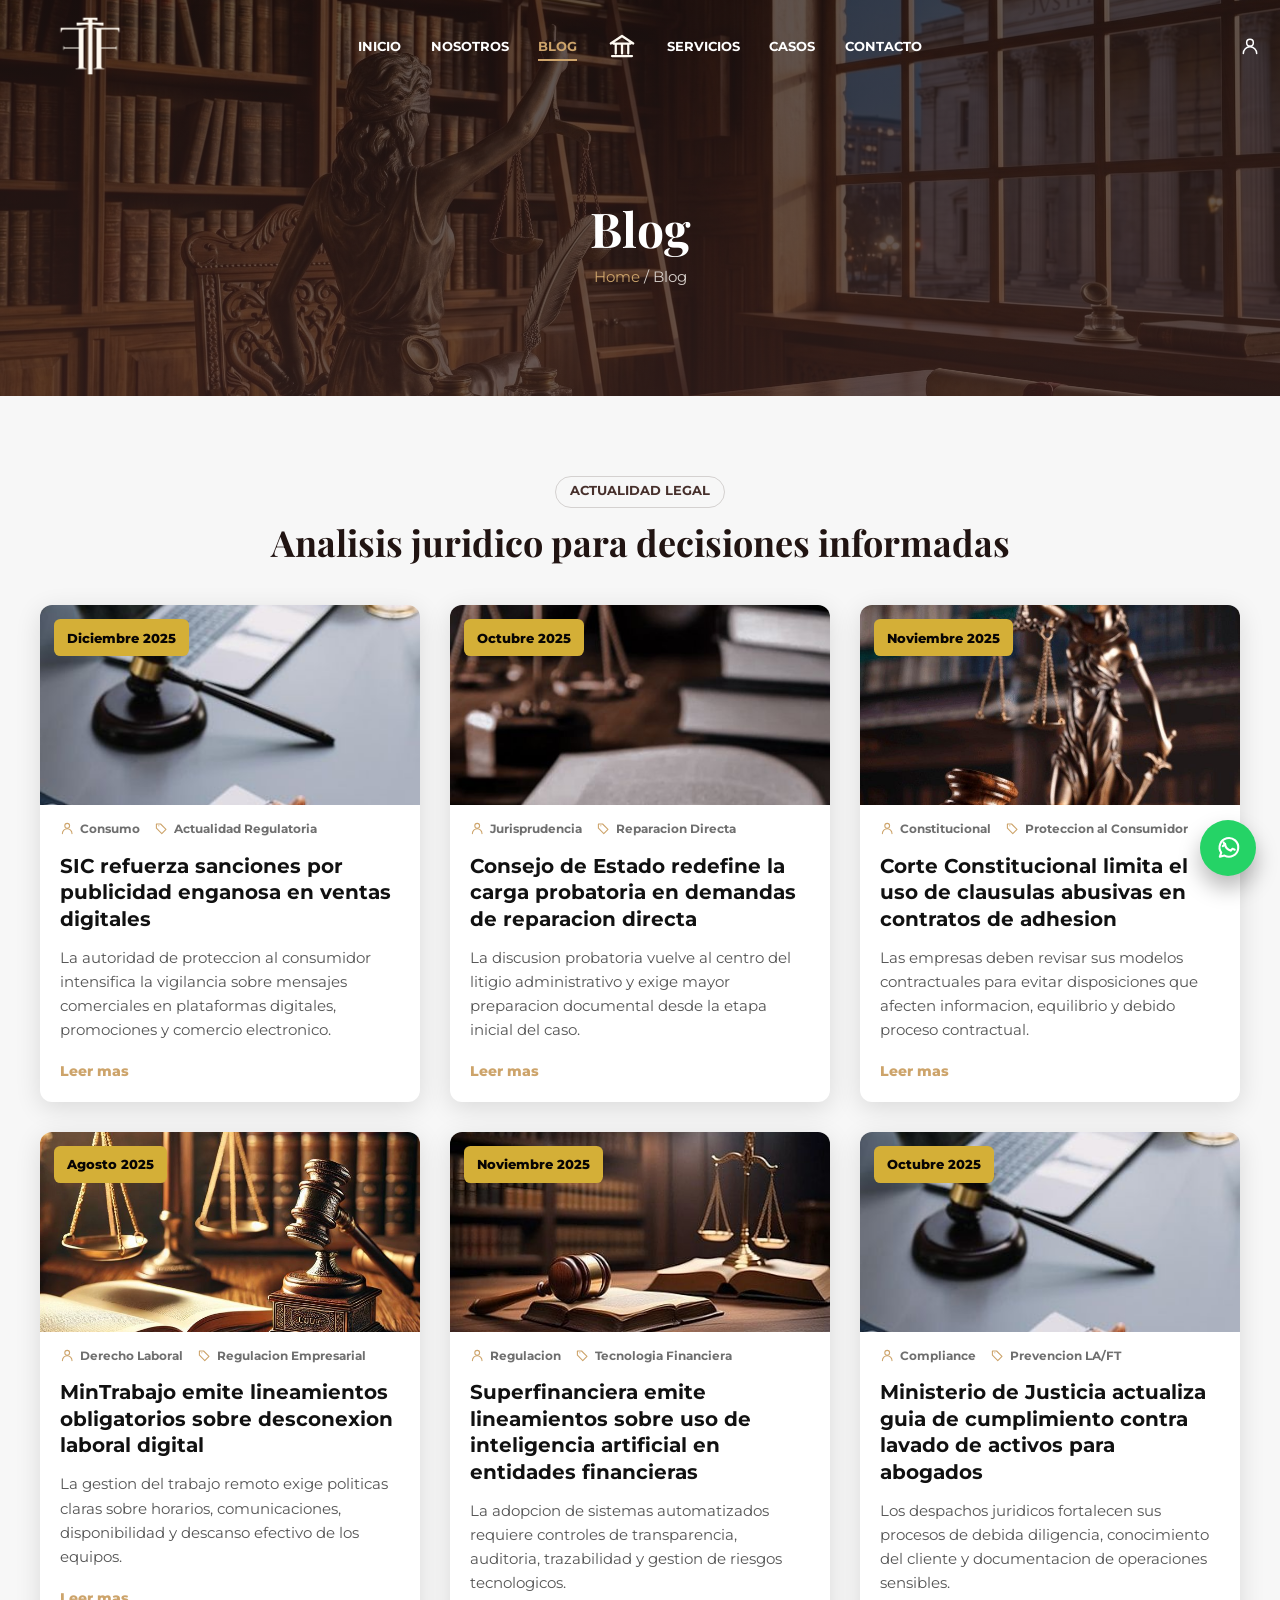
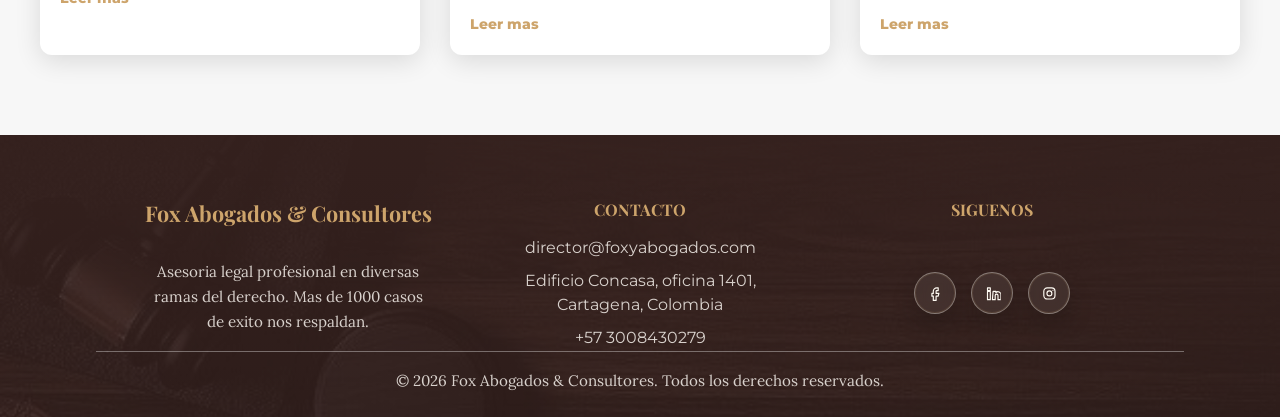
==== blog.html @ 06d51f9e "Primer commit del proyecto" ====
<!DOCTYPE html>
<html lang="es">
<head>
  <meta charset="UTF-8">
  <meta name="viewport" content="width=device-width, initial-scale=1.0">
  <title>Blog | Fox Abogados & Consultores</title>
  <meta name="description" content="Blog juridico de Fox Abogados & Consultores con actualidad regulatoria, jurisprudencia, derecho laboral, consumo, compliance y tecnologia financiera.">
  <meta property="og:title" content="Blog | Fox Abogados & Consultores">
  <meta property="og:description" content="Actualidad legal y analisis profesional de Fox Abogados & Consultores.">
  <meta property="og:type" content="website">
  <meta property="og:image" content="assets/img/blog.jpg">
  <meta name="twitter:card" content="summary_large_image">
  <meta name="twitter:title" content="Blog | Fox Abogados & Consultores">
  <meta name="twitter:description" content="Publicaciones juridicas, regulatorias y empresariales.">
  <link rel="icon" type="image/png" href="assets/img/logo-beige.png">
  <link rel="preconnect" href="https://fonts.googleapis.com">
  <link rel="preconnect" href="https://fonts.gstatic.com" crossorigin>
  <link href="https://fonts.googleapis.com/css2?family=Lora:wght@400;500;700&family=Montserrat:wght@300;400;600;700&family=Playfair+Display:wght@600;700&display=swap" rel="stylesheet">
  <link rel="stylesheet" href="assets/css/main.css">
  <script src="assets/js/main.js" defer></script>
</head>
<body>
  <div class="ScrollProgress" aria-hidden="true" data-scroll-progress></div>

  <svg aria-hidden="true" class="IconSprite" focusable="false">
    <symbol id="icon-menu" viewBox="0 0 24 24"><path d="M4 7h16M4 12h16M4 17h16"></path></symbol>
    <symbol id="icon-close" viewBox="0 0 24 24"><path d="m6 6 12 12M18 6 6 18"></path></symbol>
    <symbol id="icon-landmark" viewBox="0 0 24 24"><path d="m3 10 9-6 9 6M5 10h14M7 10v8M12 10v8M17 10v8M4 20h16"></path></symbol>
    <symbol id="icon-user" viewBox="0 0 24 24"><path d="M12 12a4 4 0 1 0 0-8 4 4 0 0 0 0 8ZM4 21a8 8 0 0 1 16 0"></path></symbol>
    <symbol id="icon-whatsapp" viewBox="0 0 24 24"><path d="M5 19.5 6.2 16A8 8 0 1 1 9 18.5L5 19.5Z"></path><path d="M9.5 8.5c.2 3 2.1 5 5 5.8l1-1.3c.2-.3.6-.4.9-.2l1.3.7M8.2 7.2l.7 1.4c.2.3.1.7-.2.9l-1.2.9"></path></symbol>
    <symbol id="icon-instagram" viewBox="0 0 24 24"><rect x="4" y="4" width="16" height="16" rx="5"></rect><circle cx="12" cy="12" r="3.5"></circle><path d="M17 7.5h.1"></path></symbol>
    <symbol id="icon-facebook" viewBox="0 0 24 24"><path d="M14 8h2V4h-2a5 5 0 0 0-5 5v3H7v4h2v6h4v-6h3l1-4h-4V9a1 1 0 0 1 1-1Z"></path></symbol>
    <symbol id="icon-linkedin" viewBox="0 0 24 24"><path d="M5 9h4v12H5zM5 4h4v4H5zM13 9h4v2a4 4 0 0 1 7 3v7h-4v-6a2 2 0 0 0-4 0v6h-4z"></path></symbol>
    <symbol id="icon-tag" viewBox="0 0 24 24"><path d="M4 12V5h7l9 9-7 7Z"></path><path d="M8 8h.1"></path></symbol>
    <symbol id="icon-calendar" viewBox="0 0 24 24"><path d="M5 4h14v17H5zM8 2v4M16 2v4M5 9h14"></path></symbol>
    <symbol id="icon-arrow-up" viewBox="0 0 24 24"><path d="m12 19V5M6 11l6-6 6 6"></path></symbol>
  </svg>

  <header class="SiteHeader" data-site-header>
    <a class="SiteHeader-logo" href="index.html" title="Ir al inicio de Fox Abogados & Consultores" aria-label="Fox Abogados & Consultores">
      <img src="assets/img/logo-beige.png" alt="Isotipo de Fox Abogados & Consultores">
    </a>

    <button class="SiteHeader-toggle" type="button" title="Abrir menu principal" aria-controls="site-navigation" aria-expanded="false" data-menu-toggle>
      <svg class="Icon Icon--menu" aria-hidden="true"><use href="#icon-menu"></use></svg>
      <svg class="Icon Icon--close" aria-hidden="true"><use href="#icon-close"></use></svg>
    </button>

    <nav class="SiteHeader-nav" id="site-navigation" aria-label="Navegacion principal" data-site-nav>
      <ul class="SiteHeader-list">
        <li class="SiteHeader-item"><a class="SiteHeader-link" href="index.html" title="Ver inicio">Inicio</a></li>
        <li class="SiteHeader-item"><a class="SiteHeader-link" href="nosotros.html" title="Ver nosotros">Nosotros</a></li>
        <li class="SiteHeader-item"><a class="SiteHeader-link is-active" href="blog.html" title="Ver blog">Blog</a></li>
        <li class="SiteHeader-item SiteHeader-item--mark" aria-hidden="true"><svg class="Icon"><use href="#icon-landmark"></use></svg></li>
        <li class="SiteHeader-item"><a class="SiteHeader-link" href="servicios.html" title="Ver servicios">Servicios</a></li>
        <li class="SiteHeader-item"><a class="SiteHeader-link" href="casos.html" title="Ver casos">Casos</a></li>
        <li class="SiteHeader-item"><a class="SiteHeader-link" href="contacto.html" title="Ver contacto">Contacto</a></li>
      </ul>
    </nav>

    <a class="SiteHeader-user" href="contacto.html#formulario-contacto" title="Solicitar asesoria" aria-label="Solicitar asesoria">
      <svg class="Icon" aria-hidden="true"><use href="#icon-user"></use></svg>
    </a>
  </header>

  <main>
    <section class="PageHero PageHero--blog" aria-labelledby="page-title">
      <div class="PageHero-overlay">
        <h1 class="PageHero-title" id="page-title">Blog</h1>
        <p class="PageHero-breadcrumb"><a href="index.html" title="Ir al inicio">Home</a> / Blog</p>
      </div>
    </section>

    <section class="BlogGrid Section" aria-labelledby="blog-title">
      <div class="Section-inner">
        <span class="Eyebrow Eyebrow--center">Actualidad legal</span>
        <h2 class="Section-title Section-title--center" id="blog-title">Analisis juridico para decisiones informadas</h2>

        <div class="BlogGrid-list">
          <article class="BlogCard RevealItem">
            <img src="assets/img/blog1.jpg" alt="Publicacion sobre publicidad enganosa en ventas digitales">
            <time class="BlogCard-date" datetime="2025-12">Diciembre 2025</time>
            <div class="BlogCard-tags">
              <span><svg class="Icon" aria-hidden="true"><use href="#icon-user"></use></svg> Consumo</span>
              <span><svg class="Icon" aria-hidden="true"><use href="#icon-tag"></use></svg> Actualidad Regulatoria</span>
            </div>
            <h3>SIC refuerza sanciones por publicidad enganosa en ventas digitales</h3>
            <p>La autoridad de proteccion al consumidor intensifica la vigilancia sobre mensajes comerciales en plataformas digitales, promociones y comercio electronico.</p>
            <button class="BlogCard-link" type="button" data-blog-open="publicidad">Leer mas</button>
          </article>

          <article class="BlogCard RevealItem" data-reveal-delay="80">
            <img src="assets/img/blog2.jpg" alt="Publicacion sobre reparacion directa">
            <time class="BlogCard-date" datetime="2025-10">Octubre 2025</time>
            <div class="BlogCard-tags">
              <span><svg class="Icon" aria-hidden="true"><use href="#icon-user"></use></svg> Jurisprudencia</span>
              <span><svg class="Icon" aria-hidden="true"><use href="#icon-tag"></use></svg> Reparacion Directa</span>
            </div>
            <h3>Consejo de Estado redefine la carga probatoria en demandas de reparacion directa</h3>
            <p>La discusion probatoria vuelve al centro del litigio administrativo y exige mayor preparacion documental desde la etapa inicial del caso.</p>
            <button class="BlogCard-link" type="button" data-blog-open="reparacion">Leer mas</button>
          </article>

          <article class="BlogCard RevealItem" data-reveal-delay="160">
            <img src="assets/img/blog3.jpg" alt="Publicacion sobre contratos de adhesion">
            <time class="BlogCard-date" datetime="2025-11">Noviembre 2025</time>
            <div class="BlogCard-tags">
              <span><svg class="Icon" aria-hidden="true"><use href="#icon-user"></use></svg> Constitucional</span>
              <span><svg class="Icon" aria-hidden="true"><use href="#icon-tag"></use></svg> Proteccion al Consumidor</span>
            </div>
            <h3>Corte Constitucional limita el uso de clausulas abusivas en contratos de adhesion</h3>
            <p>Las empresas deben revisar sus modelos contractuales para evitar disposiciones que afecten informacion, equilibrio y debido proceso contractual.</p>
            <button class="BlogCard-link" type="button" data-blog-open="clausulas">Leer mas</button>
          </article>

          <article class="BlogCard RevealItem">
            <img src="assets/img/blog4.jpg" alt="Publicacion sobre desconexion laboral digital">
            <time class="BlogCard-date" datetime="2025-08">Agosto 2025</time>
            <div class="BlogCard-tags">
              <span><svg class="Icon" aria-hidden="true"><use href="#icon-user"></use></svg> Derecho Laboral</span>
              <span><svg class="Icon" aria-hidden="true"><use href="#icon-tag"></use></svg> Regulacion Empresarial</span>
            </div>
            <h3>MinTrabajo emite lineamientos obligatorios sobre desconexion laboral digital</h3>
            <p>La gestion del trabajo remoto exige politicas claras sobre horarios, comunicaciones, disponibilidad y descanso efectivo de los equipos.</p>
            <button class="BlogCard-link" type="button" data-blog-open="desconexion">Leer mas</button>
          </article>

          <article class="BlogCard RevealItem" data-reveal-delay="80">
            <img src="assets/img/blog.jpg" alt="Publicacion sobre inteligencia artificial financiera">
            <time class="BlogCard-date" datetime="2025-11">Noviembre 2025</time>
            <div class="BlogCard-tags">
              <span><svg class="Icon" aria-hidden="true"><use href="#icon-user"></use></svg> Regulacion</span>
              <span><svg class="Icon" aria-hidden="true"><use href="#icon-tag"></use></svg> Tecnologia Financiera</span>
            </div>
            <h3>Superfinanciera emite lineamientos sobre uso de inteligencia artificial en entidades financieras</h3>
            <p>La adopcion de sistemas automatizados requiere controles de transparencia, auditoria, trazabilidad y gestion de riesgos tecnologicos.</p>
            <button class="BlogCard-link" type="button" data-blog-open="ia">Leer mas</button>
          </article>

          <article class="BlogCard RevealItem" data-reveal-delay="160">
            <img src="assets/img/blog1.jpg" alt="Publicacion sobre cumplimiento contra lavado de activos">
            <time class="BlogCard-date" datetime="2025-10">Octubre 2025</time>
            <div class="BlogCard-tags">
              <span><svg class="Icon" aria-hidden="true"><use href="#icon-user"></use></svg> Compliance</span>
              <span><svg class="Icon" aria-hidden="true"><use href="#icon-tag"></use></svg> Prevencion LA/FT</span>
            </div>
            <h3>Ministerio de Justicia actualiza guia de cumplimiento contra lavado de activos para abogados</h3>
            <p>Los despachos juridicos fortalecen sus procesos de debida diligencia, conocimiento del cliente y documentacion de operaciones sensibles.</p>
            <button class="BlogCard-link" type="button" data-blog-open="compliance">Leer mas</button>
          </article>
        </div>
      </div>
    </section>
  </main>

  <dialog class="BlogModal" data-blog-modal aria-labelledby="blog-modal-title">
    <div class="BlogModal-header">
      <div>
        <p class="BlogModal-date" data-blog-date></p>
        <div class="BlogModal-tags" data-blog-tags></div>
        <h2 class="BlogModal-title" id="blog-modal-title" data-blog-title>Publicacion</h2>
      </div>
      <button class="BlogModal-close" type="button" title="Cerrar publicacion" aria-label="Cerrar publicacion" data-blog-close>
        <svg class="Icon" aria-hidden="true"><use href="#icon-close"></use></svg>
      </button>
    </div>
    <div class="BlogModal-body" data-blog-body></div>
    <div class="BlogModal-footer">
      <a class="BlogModal-source" target="_blank" rel="noreferrer" data-blog-source>Ver fuente</a>
    </div>
  </dialog>

  <footer class="SiteFooter" id="contacto">
    <div class="Section-inner SiteFooter-inner">
      <section class="SiteFooter-column" aria-labelledby="footer-brand">
        <h2 class="SiteFooter-title" id="footer-brand">Fox Abogados & Consultores</h2>
        <p>Asesoria legal profesional en diversas ramas del derecho. Mas de 1000 casos de exito nos respaldan.</p>
      </section>

      <section class="SiteFooter-column" aria-labelledby="footer-contact">
        <h2 class="SiteFooter-heading" id="footer-contact">Contacto</h2>
        <address class="SiteFooter-address">
          <a href="mailto:director@foxyabogados.com" title="Enviar correo a Fox Abogados">director@foxyabogados.com</a>
          <span>Edificio Concasa, oficina 1401, Cartagena, Colombia</span>
          <a href="tel:+573008430279" title="Llamar a Fox Abogados">+57 3008430279</a>
        </address>
      </section>

      <section class="SiteFooter-column" aria-labelledby="footer-social">
        <h2 class="SiteFooter-heading" id="footer-social">Siguenos</h2>
        <div class="SiteFooter-social">
          <a class="SocialLink SocialLink--footer" href="https://www.facebook.com/" title="Facebook de Fox Abogados" target="_blank" rel="noreferrer" data-magnetic-link><svg class="Icon" aria-hidden="true"><use href="#icon-facebook"></use></svg></a>
          <a class="SocialLink SocialLink--footer" href="https://www.linkedin.com/" title="LinkedIn de Fox Abogados" target="_blank" rel="noreferrer" data-magnetic-link><svg class="Icon" aria-hidden="true"><use href="#icon-linkedin"></use></svg></a>
          <a class="SocialLink SocialLink--footer" href="https://www.instagram.com/fox_abogados/" title="Instagram de Fox Abogados" target="_blank" rel="noreferrer" data-magnetic-link><svg class="Icon" aria-hidden="true"><use href="#icon-instagram"></use></svg></a>
        </div>
      </section>
    </div>

    <p class="SiteFooter-copy">&copy; 2026 Fox Abogados & Consultores. Todos los derechos reservados.</p>
  </footer>

  <button class="BackTop" type="button" title="Volver al inicio" aria-label="Volver al inicio" data-back-top>
    <svg class="Icon" aria-hidden="true"><use href="#icon-arrow-up"></use></svg>
  </button>

  <a class="WhatsAppButton" href="https://wa.me/573008430279" title="Escribir a Fox Abogados por WhatsApp" target="_blank" rel="noreferrer" aria-label="Escribir por WhatsApp">
    <svg class="Icon" aria-hidden="true"><use href="#icon-whatsapp"></use></svg>
  </a>
</body>
</html>
---- assets/css/main.css ----
/* ==========================================================================
   Fox Abogados & Consultores - Home
   SUIT CSS naming: ComponentName, ComponentName-descendent, ComponentName--modifier
   ========================================================================== */

:root {
  --color-brown-900: #211412;
  --color-brown-800: #35211e;
  --color-brown-700: #47302c;
  --color-brown-600: #5d4845;
  --color-cream-100: #fffbf3;
  --color-cream-200: #f1e8d6;
  --color-gold-500: #cda46b;
  --color-gold-600: #b88d4e;
  --color-white: #ffffff;
  --color-black: #080504;
  --color-muted: #d8d1cc;
  --color-whatsapp: #25d366;
  --shadow-soft: 0 1rem 2.25rem rgba(0, 0, 0, 0.28);
  --shadow-gold: 0 0 1.875rem rgba(205, 164, 107, 0.42);
  --font-sans: "Montserrat", Arial, sans-serif;
  --font-serif: "Playfair Display", Georgia, serif;
  --font-body: "Lora", Georgia, serif;
  --container-width: 75rem;
  --header-height: 5.75rem;
  --radius-card: 0.5rem;
  --duration-fast: 180ms;
  --duration-base: 320ms;
}

*,
*::before,
*::after {
  box-sizing: border-box;
}

html {
  scroll-behavior: smooth;
}

body {
  min-width: 20rem;
  margin: 0;
  overflow-x: hidden;
  background: var(--color-brown-800);
  color: var(--color-white);
  font-family: var(--font-sans);
  text-rendering: optimizeLegibility;
}

body.is-menuOpen {
  overflow: hidden;
}

img,
svg {
  display: block;
}

img {
  max-width: 100%;
  height: auto;
}

a {
  color: inherit;
}

button,
a {
  -webkit-tap-highlight-color: transparent;
}

button:focus-visible,
a:focus-visible,
[tabindex]:focus-visible {
  outline: 0.1875rem solid var(--color-gold-500);
  outline-offset: 0.25rem;
}

/* Utilities */
.IconSprite {
  position: absolute;
  width: 0;
  height: 0;
  overflow: hidden;
}

.Icon {
  width: 1.25rem;
  height: 1.25rem;
  fill: none;
  stroke: currentColor;
  stroke-linecap: round;
  stroke-linejoin: round;
  stroke-width: 1.8;
}

.ScrollProgress {
  position: fixed;
  z-index: 50;
  top: 0;
  left: 0;
  width: 0%;
  height: 0.1875rem;
  background: linear-gradient(90deg, var(--color-gold-500), var(--color-cream-100));
  transform-origin: left center;
}

.Section {
  padding: 5rem 1.25rem;
  background: var(--color-brown-800);
}

.Section-inner {
  width: min(100%, var(--container-width));
  margin-inline: auto;
}

.Section-title {
  margin: 0 0 1.25rem;
  color: var(--color-white);
  font-family: var(--font-serif);
  font-size: 2.25rem;
  line-height: 1.15;
  letter-spacing: 0;
}

.Section-title span {
  color: var(--color-cream-100);
}

.Section-title--center {
  max-width: 54rem;
  margin-inline: auto;
  text-align: center;
}

.Section-lead {
  max-width: 43rem;
  margin: 0 auto 2.5rem;
  color: var(--color-muted);
  font-family: var(--font-body);
  line-height: 1.7;
  text-align: center;
}

.Eyebrow {
  display: inline-flex;
  align-items: center;
  min-height: 2rem;
  margin-bottom: 0.875rem;
  border: 0.0625rem solid currentColor;
  border-radius: 999rem;
  padding: 0.35rem 0.85rem;
  color: var(--color-cream-100);
  font-size: 0.82rem;
  font-weight: 700;
  line-height: 1.1;
  text-transform: uppercase;
}

.Eyebrow--center {
  display: table;
  margin-inline: auto;
}

.Button {
  display: inline-flex;
  align-items: center;
  justify-content: center;
  gap: 0.625rem;
  min-height: 3rem;
  border-radius: 999rem;
  padding: 0.75rem 1.75rem;
  font-family: var(--font-sans);
  font-size: 0.88rem;
  font-weight: 700;
  line-height: 1.2;
  text-decoration: none;
  text-transform: uppercase;
  transition: background-color var(--duration-base) ease, border-color var(--duration-base) ease, color var(--duration-base) ease, transform var(--duration-fast) ease;
}

.Button:hover {
  transform: translateY(-0.125rem);
}

.Button:active {
  transform: translateY(0);
}

.Button--outline {
  border: 0.125rem solid var(--color-cream-100);
  color: var(--color-cream-100);
  background: transparent;
}

.Button--outline:hover {
  background: var(--color-cream-100);
  color: var(--color-brown-900);
}

.Button--cream {
  border: 0.125rem solid var(--color-cream-100);
  background: var(--color-cream-100);
  color: var(--color-brown-900);
}

.Button--cream:hover {
  border-color: var(--color-gold-500);
  background: var(--color-brown-700);
  color: var(--color-white);
}

.IconButton {
  display: inline-flex;
  align-items: center;
  justify-content: center;
  width: 2.75rem;
  height: 2.75rem;
  border: 0;
  border-radius: 50%;
  background: var(--color-cream-100);
  color: var(--color-brown-800);
  cursor: pointer;
  transition: background-color var(--duration-base) ease, color var(--duration-base) ease, transform var(--duration-fast) ease;
}

.IconButton:hover {
  background: var(--color-brown-600);
  color: var(--color-white);
  transform: translateY(-0.125rem);
}

.RevealItem {
  opacity: 0;
  transform: translateY(1.875rem);
  transition: opacity 520ms ease, transform 520ms ease;
}

.RevealItem.is-visible {
  opacity: 1;
  transform: translateY(0);
}

/* Internal page hero */
.PageHero {
  min-height: 19rem;
  padding-top: var(--header-height);
  background:
    linear-gradient(rgba(33, 20, 18, 0.72), rgba(53, 33, 30, 0.76)),
    url("../img/page-hero-library.jpg") center / cover no-repeat;
}

.PageHero--services {
  background:
    linear-gradient(rgba(33, 20, 18, 0.72), rgba(53, 33, 30, 0.76)),
    url("../img/page-hero-library.jpg") center / cover no-repeat;
}

.PageHero--blog {
  background:
    linear-gradient(rgba(33, 20, 18, 0.72), rgba(53, 33, 30, 0.76)),
    url("../img/page-hero-library.jpg") center / cover no-repeat;
}

.PageHero--cases {
  background:
    linear-gradient(rgba(33, 20, 18, 0.72), rgba(53, 33, 30, 0.76)),
    url("../img/page-hero-library.jpg") center / cover no-repeat;
}

.PageHero--contact {
  background:
    linear-gradient(rgba(33, 20, 18, 0.72), rgba(53, 33, 30, 0.76)),
    url("../img/page-hero-library.jpg") center / cover no-repeat;
}

.PageHero-overlay {
  display: grid;
  align-content: center;
  justify-items: center;
  min-height: 19rem;
  padding: 2rem 1rem;
  text-align: center;
}

.PageHero-title {
  margin: 0 0 0.75rem;
  color: var(--color-white);
  font-family: var(--font-serif);
  font-size: 3rem;
  line-height: 1.1;
}

.PageHero-breadcrumb {
  margin: 0;
  color: var(--color-muted);
  font-size: 0.95rem;
}

.PageHero-breadcrumb a {
  color: var(--color-gold-500);
  text-decoration: none;
}

/* Site header */
.SiteHeader {
  position: fixed;
  z-index: 40;
  top: 0;
  left: 0;
  display: flex;
  align-items: center;
  justify-content: center;
  width: 100%;
  min-height: var(--header-height);
  padding: 1rem 3.125rem;
  color: var(--color-white);
  transition: background-color var(--duration-base) ease, box-shadow var(--duration-base) ease;
}

.SiteHeader.is-scrolled,
.SiteHeader.is-open {
  background: rgba(53, 33, 30, 0.96);
  box-shadow: 0 0.625rem 1.75rem rgba(0, 0, 0, 0.24);
}

.SiteHeader-logo {
  position: absolute;
  left: 1.25rem;
  top: 50%;
  width: 8.75rem;
  transform: translateY(-50%);
  transition: filter var(--duration-base) ease, transform var(--duration-base) ease;
}

.SiteHeader-logo:hover {
  filter: brightness(1.12);
  transform: translateY(-50%) scale(1.04);
}

.SiteHeader-toggle {
  position: absolute;
  left: 1rem;
  display: none;
  align-items: center;
  justify-content: center;
  width: 2.75rem;
  height: 2.75rem;
  border: 0;
  border-radius: 50%;
  background: transparent;
  color: currentColor;
  cursor: pointer;
}

.SiteHeader-toggle .Icon--close {
  display: none;
}

.SiteHeader-toggle[aria-expanded="true"] .Icon--menu {
  display: none;
}

.SiteHeader-toggle[aria-expanded="true"] .Icon--close {
  display: block;
}

.SiteHeader-list {
  display: flex;
  align-items: center;
  gap: 1.85rem;
  margin: 0;
  padding: 0;
  list-style: none;
}

.SiteHeader-link {
  position: relative;
  display: inline-flex;
  padding-block: 0.45rem;
  font-size: 0.82rem;
  font-weight: 700;
  text-decoration: none;
  text-transform: uppercase;
  transition: color var(--duration-base) ease;
}

.SiteHeader-link::after {
  content: "";
  position: absolute;
  left: 0;
  bottom: 0;
  width: 100%;
  height: 0.125rem;
  background: currentColor;
  transform: scaleX(0);
  transform-origin: left center;
  transition: transform var(--duration-base) ease;
}

.SiteHeader-link:hover,
.SiteHeader-link.is-active {
  color: var(--color-gold-500);
}

.SiteHeader-link:hover::after,
.SiteHeader-link.is-active::after {
  transform: scaleX(1);
}

.SiteHeader-item--mark {
  color: var(--color-cream-100);
}

.SiteHeader-item--mark .Icon {
  width: 1.875rem;
  height: 1.875rem;
}

.SiteHeader-user {
  position: absolute;
  right: 1.25rem;
  display: inline-flex;
  color: currentColor;
  text-decoration: none;
  transition: color var(--duration-base) ease;
}

.SiteHeader-user:hover {
  color: var(--color-gold-500);
}

/* Hero */
.Hero {
  position: relative;
  display: flex;
  align-items: center;
  justify-content: center;
  min-height: 100svh;
  padding: 7rem 1.25rem 5.5rem;
  overflow: hidden;
  text-align: center;
  background:
    linear-gradient(rgba(53, 33, 30, 0.96), rgba(53, 33, 30, 0.8)),
    url("../img/fac-35.jpg") center / cover no-repeat;
}

.Hero-content {
  position: relative;
  z-index: 1;
  display: grid;
  justify-items: center;
}

.Hero-title,
.Hero-subtitle,
.Hero-lead,
.Hero .Button {
  opacity: 0;
  transform: translateY(1.875rem);
  animation: Hero-enter 700ms ease forwards;
}

.Hero-title {
  margin: 0;
  color: var(--color-cream-100);
  font-family: var(--font-serif);
  font-size: 5rem;
  line-height: 0.95;
  text-transform: uppercase;
  letter-spacing: 0;
  animation-delay: 120ms;
}

.Hero-subtitle {
  margin: 0.625rem 0 0;
  color: var(--color-cream-100);
  font-family: var(--font-sans);
  font-size: 1.55rem;
  font-weight: 700;
  text-transform: uppercase;
  letter-spacing: 0.08rem;
  animation-delay: 240ms;
}

.Hero-lead {
  margin: 1.25rem 0 2rem;
  color: var(--color-white);
  font-size: 0.95rem;
  font-weight: 700;
  text-transform: uppercase;
  animation-delay: 360ms;
}

.Hero .Button {
  animation-delay: 480ms;
}

.Hero-social {
  position: absolute;
  z-index: 2;
  left: 1.875rem;
  bottom: 1.875rem;
  display: flex;
  gap: 0.75rem;
}

.SocialLink {
  display: inline-flex;
  align-items: center;
  justify-content: center;
  width: 2rem;
  height: 2rem;
  color: var(--color-white);
  text-decoration: none;
  transition: color var(--duration-base) ease, transform var(--duration-fast) ease;
}

.SocialLink:hover {
  color: var(--color-gold-500);
  transform: translateY(-0.125rem);
}

.Hero-social .SocialLink {
  width: 2rem;
  height: 2rem;
  border: 0;
  border-radius: 0;
  background: transparent;
  color: var(--color-cream-100);
  opacity: 0.92;
  box-shadow: none;
  backdrop-filter: none;
  transition: color var(--duration-base) ease, opacity var(--duration-base) ease, transform var(--duration-fast) ease;
}

.Hero-social .SocialLink:hover {
  border-color: transparent;
  background: transparent;
  color: var(--color-gold-500);
  opacity: 1;
  box-shadow: none;
  transform: translateY(-0.125rem) scale(1.04);
}

.Hero-social .Icon {
  width: 1.05rem;
  height: 1.05rem;
  stroke-width: 1.65;
}

@keyframes Hero-enter {
  to {
    opacity: 1;
    transform: translateY(0);
  }
}

/* About */
.AboutLawyer-inner {
  display: grid;
  grid-template-columns: minmax(16rem, 23rem) 1fr;
  gap: 3.25rem;
  align-items: center;
}

.AboutLawyer-media {
  margin: 0;
}

.AboutLawyer-media img {
  width: 100%;
  border-radius: var(--radius-card);
  background: var(--color-gold-500);
  box-shadow: var(--shadow-gold);
  object-fit: cover;
}

.AboutLawyer-content {
  max-width: 43rem;
}

.AboutLawyer-content p {
  margin: 0 0 1rem;
  color: var(--color-muted);
  font-family: var(--font-body);
  font-size: 1rem;
  line-height: 1.75;
}

.StatsList {
  display: grid;
  grid-template-columns: repeat(3, minmax(0, 1fr));
  gap: 1rem;
  margin: 1.75rem 0;
  padding: 0;
  list-style: none;
}

.StatsList-item {
  min-height: 7rem;
  border-radius: var(--radius-card);
  padding: 1.1rem;
  background: var(--color-cream-100);
  color: var(--color-brown-900);
  text-align: center;
}

.StatsList-number {
  display: block;
  margin-bottom: 0.45rem;
  font-size: 1.5rem;
  line-height: 1;
}

.StatsList-label {
  color: var(--color-black);
  font-size: 0.88rem;
  line-height: 1.35;
}

/* Practice areas */
.PracticeAreas-list {
  display: grid;
  grid-template-columns: repeat(3, minmax(0, 1fr));
  gap: 1.25rem;
  margin: 2.5rem 0 0;
  padding: 0;
  list-style: none;
}

.PracticeAreas-card {
  min-height: 15rem;
  border-radius: var(--radius-card);
  padding: 1.85rem 1.35rem;
  background: var(--color-cream-100);
  color: var(--color-brown-900);
  box-shadow: var(--shadow-soft);
  text-align: left;
}

.PracticeAreas-icon {
  display: inline-flex;
  align-items: center;
  justify-content: center;
  width: 3rem;
  height: 3rem;
  margin-bottom: 1.15rem;
  border-radius: var(--radius-card);
  background: var(--color-brown-800);
  color: var(--color-white);
}

.PracticeAreas-card h3 {
  margin: 0 0 0.75rem;
  font-size: 1.1rem;
  line-height: 1.25;
}

.PracticeAreas-card p {
  margin: 0;
  color: var(--color-black);
  font-family: var(--font-body);
  font-size: 0.95rem;
  line-height: 1.55;
}

.PracticeAreas-action {
  display: flex;
  width: fit-content;
  margin: 2.5rem auto 0;
}

/* Complementary areas */
.ComplementaryAreas-grid {
  display: grid;
  grid-template-columns: repeat(3, minmax(0, 1fr));
  gap: 1.25rem;
  margin: 2.5rem 0 0;
  padding: 0;
  list-style: none;
}

.ComplementaryAreas-card {
  display: grid;
  place-items: center;
  min-height: 8.5rem;
  border-radius: var(--radius-card);
  padding: 1.5rem;
  background: var(--color-cream-100);
  color: var(--color-black);
  box-shadow: 0 0.5rem 1rem rgba(0, 0, 0, 0.12);
  text-align: center;
  transition: opacity 520ms ease, transform 520ms ease, box-shadow var(--duration-base) ease, border-color var(--duration-base) ease;
}

.ComplementaryAreas-card:hover {
  border-bottom: 0.1875rem solid var(--color-gold-500);
  box-shadow: 0 0.75rem 1.4rem rgba(68, 29, 29, 0.5);
}

.ComplementaryAreas-card span {
  font-size: 1.05rem;
  font-weight: 700;
  line-height: 1.3;
}

.ComplementaryAreas-action {
  display: flex;
  width: fit-content;
  margin: 2.5rem auto 0;
}

/* Team */
.TeamShowcase-inner {
  display: grid;
  grid-template-columns: minmax(15rem, 25rem) minmax(0, 1fr);
  gap: 2.5rem;
  align-items: center;
}

.TeamShowcase-intro p {
  margin: 0 0 1.75rem;
  color: var(--color-muted);
  font-family: var(--font-body);
  line-height: 1.75;
}

.TeamCarousel {
  min-width: 0;
}

.TeamCarousel-track {
  display: grid;
  grid-auto-flow: column;
  grid-auto-columns: calc(25% - 0.75rem);
  gap: 1rem;
  margin: 0;
  padding: 0;
  overflow-x: auto;
  scroll-behavior: smooth;
  scroll-snap-type: x mandatory;
  scrollbar-width: none;
  list-style: none;
}

.TeamCarousel-track::-webkit-scrollbar {
  display: none;
}

.TeamCarousel-track.is-dragging {
  cursor: grabbing;
  scroll-behavior: auto;
}

.TeamCarousel-card {
  position: relative;
  height: 26rem;
  overflow: hidden;
  border-radius: var(--radius-card);
  scroll-snap-align: start;
  user-select: none;
}

.TeamCarousel-card picture,
.TeamCarousel-card img {
  width: 100%;
  height: 100%;
}

.TeamCarousel-card img {
  object-fit: cover;
  filter: grayscale(100%) contrast(105%) brightness(95%);
  transition: filter var(--duration-base) ease, transform 520ms ease;
}

.TeamCarousel-card:hover img {
  filter: grayscale(0%) contrast(105%) brightness(95%);
  transform: translateY(-2rem);
}

.TeamCarousel-meta {
  position: absolute;
  left: 0;
  right: 0;
  bottom: 0;
  padding: 0.95rem 0.75rem;
  background: rgba(53, 33, 30, 0.96);
  text-align: center;
  transform: translateY(100%);
  transition: transform var(--duration-base) ease;
}

.TeamCarousel-card:hover .TeamCarousel-meta,
.TeamCarousel-card:focus-within .TeamCarousel-meta {
  transform: translateY(0);
}

.TeamCarousel-meta h3 {
  margin: 0 0 0.35rem;
  color: var(--color-white);
  font-family: var(--font-serif);
  font-size: 1.1rem;
}

.TeamCarousel-meta p {
  margin: 0;
  color: var(--color-gold-500);
  font-size: 0.86rem;
  line-height: 1.3;
}

.TeamCarousel-controls {
  display: flex;
  justify-content: center;
  gap: 0.875rem;
  margin-top: 1.5rem;
}

/* Nosotros */
.AboutCompany-inner {
  display: grid;
  grid-template-columns: minmax(14rem, 20rem) minmax(0, 1fr) minmax(16rem, 22rem);
  gap: 2.5rem;
  align-items: center;
}

.AboutCompany-media {
  margin: 0;
}

.AboutCompany-media img {
  width: 100%;
  aspect-ratio: 5 / 4;
  border-radius: var(--radius-card);
  object-fit: contain;
  background: rgba(8, 5, 4, 0.22);
  box-shadow: var(--shadow-soft);
}

.AboutCompany-content p,
.SkillPanel p {
  margin: 0 0 1.25rem;
  color: var(--color-muted);
  font-family: var(--font-body);
  line-height: 1.7;
}

.FounderSignature {
  display: flex;
  align-items: center;
  gap: 0.85rem;
  margin-top: 1.5rem;
}

.FounderSignature img {
  width: 5.5rem;
}

.FounderSignature p {
  display: grid;
  gap: 0.25rem;
  margin: 0;
  color: var(--color-white);
  font-family: var(--font-sans);
}

.FounderSignature span {
  color: var(--color-gold-500);
  font-size: 0.86rem;
}

.SkillPanel {
  border: 0.0625rem solid rgba(255, 251, 243, 0.18);
  border-radius: var(--radius-card);
  padding: 1.5rem;
  background: rgba(71, 48, 44, 0.72);
  box-shadow: var(--shadow-soft);
}

.SkillPanel-title {
  margin: 0 0 0.65rem;
  color: var(--color-white);
  font-family: var(--font-serif);
  font-size: 1.45rem;
}

.SkillPanel-list {
  display: grid;
  gap: 1.1rem;
  margin: 0;
  padding: 0;
  list-style: none;
}

.SkillPanel-item {
  display: grid;
  gap: 0.55rem;
}

.SkillPanel-head {
  display: flex;
  align-items: baseline;
  justify-content: flex-start;
}

.SkillPanel-head span {
  color: var(--color-white);
  font-size: 0.92rem;
  font-weight: 700;
}

.SkillPanel-bar {
  position: relative;
  height: 0.7rem;
  overflow: hidden;
  border-radius: 999rem;
  background: rgba(255, 251, 243, 0.88);
}

.SkillPanel-bar span {
  display: block;
  width: 0%;
  height: 100%;
  border-radius: inherit;
  background: linear-gradient(90deg, var(--color-gold-600), var(--color-gold-500));
  box-shadow: 0 0 0.85rem rgba(205, 164, 107, 0.38);
  transition: width 900ms ease;
}

.WhyChoose-grid {
  display: grid;
  grid-template-columns: repeat(3, minmax(0, 1fr));
  gap: 1.25rem;
  margin: 0;
  padding: 0;
  list-style: none;
}

.WhyChoose-card {
  min-height: 14rem;
  border-radius: var(--radius-card);
  padding: 1.75rem;
  background: var(--color-cream-100);
  color: var(--color-brown-900);
  box-shadow: var(--shadow-soft);
  transform: perspective(60rem) rotateX(var(--tilt-y, 0deg)) rotateY(var(--tilt-x, 0deg)) translateY(1.875rem);
  transition: opacity 520ms ease, transform 520ms ease, box-shadow var(--duration-base) ease;
}

.WhyChoose-card.is-visible {
  transform: perspective(60rem) rotateX(var(--tilt-y, 0deg)) rotateY(var(--tilt-x, 0deg)) translateY(0);
}

.WhyChoose-card:hover {
  box-shadow: 0 1.25rem 2.4rem rgba(0, 0, 0, 0.34);
}

.WhyChoose-card .Icon {
  width: 2.25rem;
  height: 2.25rem;
  margin-bottom: 1rem;
  color: var(--color-brown-800);
}

.WhyChoose-card h3 {
  margin: 0 0 0.75rem;
  font-size: 1.1rem;
}

.WhyChoose-card p {
  margin: 0;
  color: var(--color-black);
  font-family: var(--font-body);
  line-height: 1.6;
}

.TeamGrid-list {
  display: grid;
  grid-template-columns: repeat(3, minmax(0, 1fr));
  gap: 1.5rem;
  margin: 2.5rem 0 0;
  padding: 0;
  list-style: none;
}

.TeamGrid-card {
  position: relative;
  overflow: hidden;
  border-radius: var(--radius-card);
  padding: 1rem;
  background: var(--color-cream-100);
  color: var(--color-black);
  box-shadow: var(--shadow-soft);
  text-align: center;
  cursor: pointer;
  transition: opacity 520ms ease, transform 520ms ease, box-shadow var(--duration-base) ease;
}

.TeamGrid-card:hover,
.TeamGrid-card.is-selected {
  box-shadow: var(--shadow-gold);
  transform: translateY(-0.35rem);
}

.TeamGrid-card img {
  width: 100%;
  aspect-ratio: 4 / 5;
  border-radius: var(--radius-card);
  object-fit: cover;
  filter: grayscale(100%) contrast(105%);
  transition: filter var(--duration-base) ease, transform var(--duration-base) ease;
}

.TeamGrid-card:hover img,
.TeamGrid-card.is-selected img {
  filter: grayscale(0%) contrast(105%);
  transform: scale(1.03);
}

.TeamGrid-card h3 {
  margin: 1rem 0 0.35rem;
  color: var(--color-brown-900);
  font-family: var(--font-serif);
  font-size: 1.15rem;
}

.TeamGrid-card p {
  margin: 0;
  color: var(--color-brown-700);
  font-size: 0.92rem;
  line-height: 1.4;
}

.CaseStudies-grid {
  display: grid;
  grid-template-columns: repeat(2, minmax(0, 1fr));
  gap: clamp(1.6rem, 3vw, 2.25rem);
  max-width: 74rem;
  margin: 2rem auto 0;
  padding: 0;
  list-style: none;
}

.CaseStudies-card button {
  position: relative;
  display: block;
  width: 100%;
  min-height: clamp(17rem, 24vw, 21.5rem);
  overflow: hidden;
  border: 0;
  border-radius: 0.75rem;
  padding: 1.35rem;
  background: var(--color-cream-100);
  color: var(--color-white);
  cursor: pointer;
  box-shadow: 0 0.9rem 2rem rgba(8, 5, 4, 0.26);
  text-align: left;
  transition: box-shadow var(--duration-base) ease, transform var(--duration-base) ease;
}

.CaseStudies-card button::before,
.CaseStudies-card button::after {
  content: "";
  position: absolute;
  inset: 0;
  pointer-events: none;
}

.CaseStudies-card button::before {
  z-index: 0;
  background-position: center;
  background-size: cover;
  opacity: 0;
  transform: scale(1.08);
  transition: opacity 520ms ease, transform 700ms ease;
}

.CaseStudies-card--traffic button::before {
  background-image: url("../img/case-espacios.jpg");
}

.CaseStudies-card--insurance button::before {
  background-image: url("../img/fac-41.jpg");
}

.CaseStudies-card--health button::before {
  background-image: url("../img/fac-38.jpg");
}

.CaseStudies-card--criminal button::before {
  background-image: url("../img/fac-35.jpg");
}

.CaseStudies-card button::after {
  z-index: 1;
  background: rgba(8, 5, 4, 0.56);
  opacity: 0;
  transition: opacity 520ms ease;
}

.CaseStudies-card img {
  position: absolute;
  z-index: 1;
  top: 50%;
  left: 50%;
  width: min(43%, 18rem);
  height: auto;
  max-height: 82%;
  object-fit: contain;
  opacity: 1;
  filter: none;
  transform: translate(-50%, -50%);
  transition: transform 420ms ease, opacity var(--duration-base) ease;
}

.CaseStudies-card span {
  position: absolute;
  z-index: 2;
  left: 0.7rem;
  right: auto;
  bottom: 1.25rem;
  display: grid;
  gap: 0.2rem;
  max-width: 11rem;
  border-radius: 0.55rem;
  padding: 0.95rem 1rem;
  background: rgba(71, 48, 44, 0.96);
  transition: background-color var(--duration-base) ease, transform var(--duration-base) ease;
}

.CaseStudies-card strong {
  font-family: var(--font-sans);
  font-size: 0.92rem;
  font-weight: 800;
  line-height: 1.15;
}

.CaseStudies-card em {
  color: var(--color-gold-500);
  font-size: 0.74rem;
  font-weight: 700;
  font-style: normal;
  line-height: 1.15;
}

.CaseStudies-card button:hover,
.CaseStudies-card button:focus-visible {
  box-shadow: 0 1.35rem 2.8rem rgba(8, 5, 4, 0.42);
  transform: translateY(-0.38rem);
}

.CaseStudies-card button:hover::before,
.CaseStudies-card button:focus-visible::before {
  opacity: 1;
  transform: scale(1);
}

.CaseStudies-card button:hover::after,
.CaseStudies-card button:focus-visible::after {
  opacity: 1;
}

.CaseStudies-card button:hover img,
.CaseStudies-card button:focus-visible img {
  opacity: 0;
  transform: translate(-50%, -50%) scale(1.08);
}

.CaseStudies-card button:hover span,
.CaseStudies-card button:focus-visible span {
  background: rgba(53, 33, 30, 0.9);
  transform: translateY(-0.18rem);
}

.HistoryTimeline-list {
  position: relative;
  display: grid;
  gap: 1.5rem;
  max-width: 54rem;
  margin: 3rem auto 0;
  padding: 0;
  list-style: none;
}

.HistoryTimeline-list::before {
  content: "";
  position: absolute;
  top: 0;
  bottom: 0;
  left: 50%;
  width: 0.1875rem;
  background: var(--color-cream-100);
  transform: translateX(-50%);
}

.HistoryTimeline-item {
  position: relative;
  width: calc(50% - 2rem);
  border-radius: var(--radius-card);
  padding: 1.25rem;
  background: var(--color-brown-700);
  box-shadow: var(--shadow-soft);
}

.HistoryTimeline-item:nth-child(even) {
  justify-self: end;
}

.HistoryTimeline-item::after {
  content: "";
  position: absolute;
  top: 1.5rem;
  width: 1rem;
  height: 1rem;
  border: 0.1875rem solid var(--color-white);
  border-radius: 50%;
  background: var(--color-brown-800);
}

.HistoryTimeline-item:nth-child(odd)::after {
  right: -2.56rem;
}

.HistoryTimeline-item:nth-child(even)::after {
  left: -2.56rem;
}

.HistoryTimeline-item span {
  display: inline-flex;
  margin-bottom: 0.65rem;
  color: var(--color-gold-500);
  font-weight: 700;
}

.HistoryTimeline-item h3 {
  margin: 0 0 0.55rem;
  font-family: var(--font-serif);
}

.HistoryTimeline-item p {
  margin: 0;
  color: var(--color-muted);
  font-family: var(--font-body);
  line-height: 1.6;
}

.CaseModal {
  width: min(34rem, calc(100% - 2rem));
  border: 0.0625rem solid rgba(255, 251, 243, 0.18);
  border-radius: var(--radius-card);
  padding: 2rem;
  background: var(--color-brown-800);
  color: var(--color-white);
  box-shadow: 0 1.5rem 4rem rgba(0, 0, 0, 0.48);
}

.CaseModal::backdrop {
  background: rgba(8, 5, 4, 0.72);
  backdrop-filter: blur(0.25rem);
}

.CaseModal-close {
  position: absolute;
  top: 1rem;
  right: 1rem;
  display: inline-flex;
  align-items: center;
  justify-content: center;
  width: 2.5rem;
  height: 2.5rem;
  border: 0;
  border-radius: 50%;
  background: var(--color-cream-100);
  color: var(--color-brown-900);
  cursor: pointer;
}

.CaseModal-eyebrow {
  margin: 0 0 0.75rem;
  color: var(--color-gold-500);
  font-size: 0.82rem;
  font-weight: 700;
  text-transform: uppercase;
}

.CaseModal-title {
  margin: 0 2rem 1rem 0;
  font-family: var(--font-serif);
  font-size: 1.85rem;
}

.CaseModal-copy {
  margin: 0 0 1.5rem;
  color: var(--color-muted);
  font-family: var(--font-body);
  line-height: 1.7;
}

/* Servicios */
.ServicesShowcase {
  position: relative;
  overflow: hidden;
}

.ServicesShowcase::before {
  content: "";
  position: absolute;
  inset: 3rem auto auto 50%;
  width: min(42rem, 88vw);
  height: min(42rem, 88vw);
  border: 0.0625rem solid rgba(255, 251, 243, 0.08);
  border-radius: 50%;
  opacity: 0.45;
  transform: translateX(-50%);
  pointer-events: none;
}

.ServicesShowcase-inner {
  position: relative;
  z-index: 1;
}

.ServicesShowcase-intro {
  max-width: 44rem;
  margin-inline: auto;
  text-align: center;
}

.ServicesShowcase-intro p {
  margin: 0 0 1.5rem;
  color: var(--color-muted);
  font-family: var(--font-body);
  line-height: 1.7;
}

.ServicesShowcase-actions {
  display: flex;
  justify-content: center;
  gap: 0.75rem;
  flex-wrap: wrap;
  margin: 2rem 0 2.25rem;
}

.ServicesShowcase-filter {
  min-height: 2.55rem;
  border: 0.0625rem solid rgba(255, 251, 243, 0.5);
  border-radius: 999rem;
  padding: 0.55rem 1.1rem;
  background: transparent;
  color: var(--color-cream-100);
  cursor: pointer;
  font-family: var(--font-sans);
  font-weight: 700;
  text-transform: uppercase;
  transition: background-color var(--duration-base) ease, color var(--duration-base) ease, transform var(--duration-fast) ease;
}

.ServicesShowcase-filter:hover,
.ServicesShowcase-filter.is-active {
  background: var(--color-cream-100);
  color: var(--color-brown-900);
  transform: translateY(-0.125rem);
}

.ServicesShowcase-stage {
  display: grid;
  grid-template-columns: auto minmax(0, 1fr) auto;
  gap: 1rem;
  align-items: center;
}

.ServicesShowcase-track {
  display: grid;
  grid-auto-flow: column;
  grid-auto-columns: minmax(14.5rem, 18.5rem);
  gap: 1rem;
  margin: 0;
  padding: 0.5rem 0.25rem 1.25rem;
  overflow-x: auto;
  scroll-behavior: smooth;
  scroll-snap-type: x mandatory;
  scrollbar-width: thin;
  list-style: none;
}

.ServicesShowcase-track::-webkit-scrollbar {
  height: 0.55rem;
}

.ServicesShowcase-track::-webkit-scrollbar-thumb {
  border-radius: 999rem;
  background: rgba(255, 251, 243, 0.34);
}

.ServicePanel {
  scroll-snap-align: start;
  transition: opacity var(--duration-base) ease, transform var(--duration-base) ease;
}

.ServicePanel.is-hidden {
  display: none;
}

.ServicePanel button {
  position: relative;
  display: grid;
  align-content: end;
  width: 100%;
  height: 27rem;
  overflow: hidden;
  border: 0.0625rem solid rgba(255, 251, 243, 0.2);
  border-radius: var(--radius-card);
  padding: 1rem;
  background: var(--color-brown-700);
  color: var(--color-white);
  cursor: pointer;
  box-shadow: var(--shadow-soft);
  text-align: left;
  isolation: isolate;
}

.ServicePanel button::after {
  content: "";
  position: absolute;
  inset: 0;
  z-index: -1;
  background: linear-gradient(180deg, rgba(33, 20, 18, 0.15), rgba(33, 20, 18, 0.9));
}

.ServicePanel img {
  position: absolute;
  inset: 0;
  z-index: -2;
  width: 100%;
  height: 100%;
  object-fit: cover;
  filter: grayscale(100%) contrast(1.05) brightness(0.82);
  transform: scale(1.05);
  transition: filter 420ms ease, transform 620ms ease;
}

.ServicePanel button:hover img,
.ServicePanel button:focus-visible img {
  filter: grayscale(0%) contrast(1.05) brightness(0.92);
  transform: scale(1);
}

.ServicePanel-icon {
  display: inline-flex;
  align-items: center;
  justify-content: center;
  width: 2.75rem;
  height: 2.75rem;
  margin-bottom: 0.95rem;
  border-radius: var(--radius-card);
  background: rgba(255, 251, 243, 0.92);
  color: var(--color-brown-900);
}

.ServicePanel strong,
.ServicePanel em {
  position: relative;
  display: block;
}

.ServicePanel strong {
  font-family: var(--font-serif);
  font-size: 1.35rem;
  line-height: 1.1;
}

.ServicePanel em {
  margin-top: 0.35rem;
  color: var(--color-gold-500);
  font-style: normal;
  font-weight: 700;
  line-height: 1.3;
}

.ServicePanel.is-featured button {
  border-color: rgba(255, 251, 243, 0.5);
}

.ServiceDirectory-grid {
  display: grid;
  grid-template-columns: repeat(3, minmax(0, 1fr));
  gap: 1.25rem;
  margin: 2.5rem 0 0;
  padding: 0;
  list-style: none;
}

.ServiceDirectory-card {
  min-height: 14rem;
  border: 0.0625rem solid rgba(255, 251, 243, 0.12);
  border-radius: var(--radius-card);
  padding: 1.5rem;
  background: rgba(71, 48, 44, 0.86);
  box-shadow: var(--shadow-soft);
  transform: perspective(60rem) rotateX(var(--tilt-y, 0deg)) rotateY(var(--tilt-x, 0deg)) translateY(1.875rem);
  transition: opacity 520ms ease, transform 520ms ease, border-color var(--duration-base) ease;
}

.ServiceDirectory-card.is-visible {
  transform: perspective(60rem) rotateX(var(--tilt-y, 0deg)) rotateY(var(--tilt-x, 0deg)) translateY(0);
}

.ServiceDirectory-card:hover {
  border-color: rgba(205, 164, 107, 0.62);
}

.ServiceDirectory-card .Icon {
  width: 2rem;
  height: 2rem;
  margin-bottom: 1rem;
  color: var(--color-gold-500);
}

.ServiceDirectory-card h3 {
  margin: 0 0 0.75rem;
  font-family: var(--font-serif);
  font-size: 1.22rem;
}

.ServiceDirectory-card p {
  margin: 0;
  color: var(--color-muted);
  font-family: var(--font-body);
  line-height: 1.6;
}

.ServiceValues-inner {
  display: grid;
  grid-template-columns: minmax(16rem, 31rem) minmax(0, 1fr);
  gap: 3rem;
  align-items: center;
}

.ServiceValues-media {
  margin: 0;
}

.ServiceValues-media img {
  width: 100%;
  aspect-ratio: 4 / 3;
  border-radius: var(--radius-card);
  object-fit: cover;
  box-shadow: var(--shadow-soft);
}

.ServiceValues-content p {
  margin: 0 0 1.5rem;
  color: var(--color-muted);
  font-family: var(--font-body);
  line-height: 1.7;
}

.ServiceValues-content .Eyebrow {
  margin-bottom: 1.5rem;
  border: 0;
  padding: 0;
  color: var(--color-cream-100);
  letter-spacing: 0.28rem;
}

.ServiceValues-content .Section-title {
  max-width: 32rem;
  margin-bottom: 1.1rem;
  font-size: clamp(2.75rem, 5vw, 4.25rem);
  line-height: 1.03;
}

.ServiceValues-divider {
  width: 4.25rem;
  height: 0.0625rem;
  margin: 1.7rem 0 2rem;
  background: linear-gradient(90deg, var(--color-cream-100), transparent);
}

.ServiceValues-content p:last-child {
  margin-bottom: 0;
}

.ServiceValues-list {
  display: grid;
  gap: 0.8rem;
  margin: 0;
  padding: 0;
  list-style: none;
}

.ServiceValues-list li {
  display: flex;
  align-items: flex-start;
  gap: 0.75rem;
  color: var(--color-cream-100);
  line-height: 1.5;
}

.ServiceValues-list .Icon {
  flex: 0 0 auto;
  color: var(--color-gold-500);
}

.WorkProcess {
  padding-top: 4.6rem;
}

.WorkProcess .Section-inner {
  max-width: 70rem;
  text-align: center;
}

.WorkProcess .Eyebrow {
  display: block;
  margin-bottom: 0.8rem;
  border: 0;
  padding: 0;
  color: var(--color-cream-100);
  font-size: 0.55rem;
  letter-spacing: 0.32rem;
  text-align: center;
}

.WorkProcess .Section-title {
  margin-bottom: 0;
  font-size: clamp(2rem, 4vw, 2.95rem);
}

.WorkProcess .Section-title::after {
  content: "";
  display: block;
  width: 4rem;
  height: 0.0625rem;
  margin: 1.25rem auto 0;
  background: linear-gradient(90deg, transparent, rgba(255, 251, 243, 0.75), transparent);
}

.WorkProcess-list {
  position: relative;
  display: grid;
  grid-template-columns: repeat(4, minmax(0, 1fr));
  gap: 2.2rem;
  max-width: 58rem;
  margin: 3.9rem auto 4.3rem;
  padding: 0;
  list-style: none;
}

.WorkProcess-list::before {
  content: "";
  position: absolute;
  top: 1.45rem;
  left: 4.5%;
  right: 4.5%;
  height: 0.0625rem;
  background: linear-gradient(90deg, transparent, rgba(205, 164, 107, 0.55), transparent);
}

.WorkProcess-card {
  position: relative;
  z-index: 1;
  display: grid;
  justify-items: center;
  min-height: 0;
  padding: 0;
  border: 0;
  background: transparent;
  color: var(--color-cream-100);
  text-align: center;
  cursor: pointer;
  transition: opacity 520ms ease, transform 520ms ease;
}

.WorkProcess-card.is-active {
  color: var(--color-cream-100);
}

.WorkProcess-card:hover,
.WorkProcess-card.is-active:hover {
  transform: translateY(-0.18rem);
}

.WorkProcess-card span {
  display: inline-grid;
  place-items: center;
  width: 2.9rem;
  height: 2.9rem;
  margin-bottom: 1.35rem;
  border: 0.0625rem solid rgba(255, 251, 243, 0.95);
  border-radius: 50%;
  background: rgba(52, 31, 28, 0.92);
  color: var(--color-cream-100);
  font-family: var(--font-body);
  font-size: 0.95rem;
  font-weight: 600;
  box-shadow: 0 0 0 0 rgba(255, 251, 243, 0);
  transition: background-color var(--duration-base) ease, box-shadow var(--duration-base) ease, transform var(--duration-base) ease;
}

.WorkProcess-card:hover span,
.WorkProcess-card.is-active span {
  background: rgba(255, 251, 243, 0.14);
  box-shadow: 0 0 1.2rem rgba(255, 251, 243, 0.62), inset 0 0 1rem rgba(255, 251, 243, 0.18);
}

.WorkProcess-card h3 {
  margin: 0 0 0.5rem;
  color: var(--color-cream-100);
  font-family: var(--font-serif);
  font-size: 0.78rem;
  font-weight: 700;
  letter-spacing: 0.08rem;
  text-transform: uppercase;
}

.WorkProcess-card p {
  max-width: 13.5rem;
  margin: 0;
  color: rgba(255, 251, 243, 0.62);
  font-family: var(--font-sans);
  font-size: 0.62rem;
  font-weight: 700;
  line-height: 1.55;
}

.ServiceCta {
  display: grid;
  justify-items: center;
  max-width: 53rem;
  min-height: 13.3rem;
  margin-inline: auto;
  border: 0;
  border-radius: 0;
  padding: 3rem 1.5rem;
  background: rgba(28, 14, 13, 0.58);
  box-shadow: 0 1.5rem 4rem rgba(16, 9, 8, 0.28);
  text-align: center;
}

.ServiceCta h2 {
  margin: 0 0 0.8rem;
  color: var(--color-cream-100);
  font-family: var(--font-serif);
  font-size: clamp(2rem, 4vw, 2.75rem);
}

.ServiceCta p {
  margin: 0 0 1.65rem;
  color: var(--color-cream-100);
  font-family: var(--font-sans);
  font-size: 0.72rem;
  font-weight: 700;
}

.ServiceCta .Button {
  min-width: 12.9rem;
  border-radius: 0;
  padding: 0.95rem 1.6rem;
  font-size: 0.56rem;
  letter-spacing: 0.2rem;
}

/* Blog */
.BlogGrid {
  background: #f7f7f7;
  color: var(--color-brown-900);
}

.BlogGrid .Eyebrow {
  border-color: rgba(53, 33, 30, 0.18);
  color: var(--color-brown-700);
}

.BlogGrid .Section-title {
  color: var(--color-brown-900);
}

.BlogGrid-list {
  display: grid;
  grid-template-columns: repeat(3, minmax(0, 1fr));
  gap: 1.875rem;
  margin-top: 2.6rem;
}

.BlogCard {
  position: relative;
  overflow: hidden;
  border-radius: 0.75rem;
  background: var(--color-white);
  box-shadow: 0 0.375rem 1.625rem rgba(8, 5, 4, 0.12);
  transition: opacity 520ms ease, transform 520ms ease, box-shadow var(--duration-base) ease;
}

.BlogCard:hover {
  transform: translateY(-0.35rem);
  box-shadow: 0 1rem 2.5rem rgba(8, 5, 4, 0.18);
}

.BlogCard img {
  width: 100%;
  height: 12.5rem;
  object-fit: cover;
  transition: transform var(--duration-base) ease, filter var(--duration-base) ease;
}

.BlogCard:hover img {
  filter: brightness(1.05);
  transform: scale(1.04);
}

.BlogCard-date {
  position: absolute;
  top: 0.9rem;
  left: 0.9rem;
  border-radius: 0.4rem;
  padding: 0.65rem 0.8rem;
  background: #d4af37;
  color: var(--color-black);
  font-size: 0.82rem;
  font-weight: 800;
}

.BlogCard-tags {
  display: flex;
  flex-wrap: wrap;
  gap: 0.9rem;
  margin: 1rem 1.25rem 0;
  color: #6f6f6f;
  font-size: 0.78rem;
  font-weight: 700;
}

.BlogCard-tags span {
  display: inline-flex;
  align-items: center;
  gap: 0.35rem;
}

.BlogCard-tags .Icon {
  width: 0.9rem;
  height: 0.9rem;
  color: var(--color-gold-500);
}

.BlogCard h3 {
  margin: 1.05rem 1.25rem 0.85rem;
  color: #111111;
  font-family: var(--font-sans);
  font-size: 1.25rem;
  line-height: 1.32;
}

.BlogCard p {
  margin: 0 1.25rem 1.15rem;
  color: #555555;
  font-family: var(--font-sans);
  font-size: 0.92rem;
  line-height: 1.65;
}

.BlogCard-link {
  margin: 0 1.25rem 1.35rem;
  border: 0;
  padding: 0;
  background: transparent;
  color: var(--color-gold-500);
  font-family: var(--font-sans);
  font-size: 0.9rem;
  font-weight: 800;
  cursor: pointer;
  transition: color var(--duration-base) ease;
}

.BlogCard-link:hover {
  color: var(--color-black);
}

.BlogModal {
  width: min(53.75rem, calc(100% - 2rem));
  max-height: min(82vh, 47.5rem);
  overflow: auto;
  border: 0.0625rem solid rgba(255, 251, 243, 0.18);
  border-radius: 1.125rem;
  padding: 1.25rem;
  background: var(--color-brown-800);
  color: var(--color-cream-100);
  box-shadow: 0 1.25rem 3.75rem rgba(0, 0, 0, 0.35);
}

.BlogModal::backdrop {
  background: rgba(255, 255, 255, 0.56);
  backdrop-filter: blur(0.25rem);
}

.BlogModal-header {
  display: flex;
  align-items: flex-start;
  justify-content: space-between;
  gap: 1rem;
  border-bottom: 0.0625rem solid rgba(255, 251, 243, 0.18);
  padding-bottom: 1rem;
  margin-bottom: 1rem;
}

.BlogModal-date {
  margin: 0 0 0.5rem;
  color: rgba(255, 251, 243, 0.72);
  font-size: 0.82rem;
}

.BlogModal-tags {
  display: flex;
  flex-wrap: wrap;
  gap: 0.6rem;
  margin-bottom: 0.75rem;
}

.BlogModal-tags span {
  border-radius: 999rem;
  padding: 0.38rem 0.7rem;
  background: var(--color-cream-100);
  color: var(--color-brown-900);
  font-size: 0.74rem;
  font-weight: 700;
}

.BlogModal-title {
  margin: 0;
  font-family: var(--font-serif);
  font-size: clamp(1.5rem, 4vw, 2rem);
  line-height: 1.22;
}

.BlogModal-close {
  flex: 0 0 auto;
  display: inline-grid;
  place-items: center;
  width: 2.45rem;
  height: 2.45rem;
  border: 0;
  border-radius: 0.65rem;
  background: var(--color-cream-100);
  color: var(--color-brown-900);
  cursor: pointer;
}

.BlogModal-body {
  color: rgba(255, 251, 243, 0.9);
  font-family: var(--font-sans);
  font-size: 0.96rem;
  line-height: 1.72;
  white-space: pre-wrap;
}

.BlogModal-footer {
  display: flex;
  justify-content: flex-end;
  margin-top: 1.2rem;
}

.BlogModal-source {
  color: var(--color-gold-500);
  font-weight: 800;
  text-decoration: none;
}

.BlogModal-source[hidden] {
  display: none;
}

/* Casos page */
.CasesPage {
  background: var(--color-brown-800);
  color: rgba(255, 255, 255, 0.82);
}

.CasesPage-wrap {
  max-width: 78rem;
}

.CasesPage-head {
  margin-bottom: 1.125rem;
}

.CasesPage-kicker {
  margin: 0 0 0.75rem;
  color: rgba(226, 192, 122, 0.7);
  font-size: 0.62rem;
  font-weight: 700;
  letter-spacing: 0.26rem;
  text-transform: uppercase;
}

.CasesPage-heroRow {
  display: flex;
  align-items: flex-start;
  justify-content: space-between;
  gap: 1.25rem;
  flex-wrap: wrap;
}

.CasesPage-title {
  margin: 0 0 0.65rem;
  color: rgba(255, 255, 255, 0.94);
  font-family: var(--font-serif);
  font-size: clamp(2.25rem, 5vw, 3.4rem);
  line-height: 1.04;
}

.CasesPage-subtitle {
  max-width: 35rem;
  margin: 0;
  color: rgba(255, 255, 255, 0.65);
  font-family: var(--font-body);
  font-size: 0.84rem;
  line-height: 1.8;
}

.CasesPage-download {
  display: inline-flex;
  align-items: center;
  gap: 0.625rem;
  border: 0.0625rem solid rgba(226, 192, 122, 0.28);
  border-radius: 0.75rem;
  padding: 0.75rem 0.9rem;
  background: rgba(18, 10, 8, 0.35);
  color: rgba(226, 192, 122, 0.82);
  font-size: 0.68rem;
  font-weight: 700;
  letter-spacing: 0.08rem;
  text-decoration: none;
  text-transform: uppercase;
  transition: transform var(--duration-fast) ease, border-color var(--duration-base) ease, background-color var(--duration-base) ease;
}

.CasesPage-download:hover {
  border-color: rgba(226, 192, 122, 0.55);
  background: rgba(18, 10, 8, 0.48);
  transform: translateY(-0.0625rem);
}

.CasesPage-filters {
  display: flex;
  flex-wrap: wrap;
  gap: 1rem;
  margin-bottom: 1.375rem;
  border-bottom: 0.0625rem solid rgba(226, 192, 122, 0.12);
  padding: 1.125rem 0 0.5rem;
}

.CasesPage-filter {
  position: relative;
  border: 0;
  padding: 0.65rem 0.125rem;
  background: transparent;
  color: rgba(255, 255, 255, 0.62);
  cursor: pointer;
  font-family: var(--font-sans);
  font-size: 0.68rem;
  font-weight: 700;
  letter-spacing: 0.16rem;
  text-transform: uppercase;
  transition: color var(--duration-fast) ease;
}

.CasesPage-filter::after {
  content: "";
  position: absolute;
  right: 0;
  bottom: -0.5625rem;
  left: 0;
  height: 0.125rem;
  background: linear-gradient(90deg, transparent, rgba(226, 192, 122, 0.9), transparent);
  opacity: 0;
  transform: translateY(0.125rem);
  transition: opacity var(--duration-fast) ease, transform var(--duration-fast) ease;
}

.CasesPage-filter:hover,
.CasesPage-filter.is-on {
  color: rgba(226, 192, 122, 0.9);
}

.CasesPage-filter.is-on::after {
  opacity: 1;
  transform: translateY(0);
}

.CasesPage-grid {
  display: grid;
  grid-template-columns: repeat(3, minmax(0, 1fr));
  gap: 1.125rem;
}

.CasesPage-card {
  overflow: hidden;
  border: 0.0625rem solid rgba(255, 255, 255, 0.08);
  border-radius: 1rem;
  background: rgba(255, 255, 255, 0.05);
  box-shadow: 0 1.125rem 2.8125rem rgba(0, 0, 0, 0.45);
  cursor: pointer;
  transition: opacity 250ms ease, transform 250ms ease, border-color 250ms ease, background-color 250ms ease;
}

.CasesPage-card:hover {
  border-color: rgba(226, 192, 122, 0.3);
  background: rgba(255, 255, 255, 0.06);
  transform: translateY(-0.1875rem);
}

.CasesPage-card.is-hidden {
  display: none;
}

.CasesPage-media {
  position: relative;
  height: 8.625rem;
  background-position: center;
  background-size: cover;
  filter: grayscale(100%) contrast(1.08) brightness(0.85);
}

.CasesPage-media::after {
  content: "";
  position: absolute;
  inset: 0;
  background: linear-gradient(180deg, rgba(0, 0, 0, 0.05), rgba(0, 0, 0, 0.7));
}

.CasesPage-body {
  padding: 1rem;
}

.CasesPage-icon {
  display: inline-flex;
  align-items: center;
  justify-content: center;
  width: 2.125rem;
  height: 2.125rem;
  margin-bottom: 0.75rem;
  border: 0.0625rem solid rgba(226, 192, 122, 0.25);
  border-radius: 0.75rem;
  background: rgba(18, 10, 8, 0.35);
  color: rgba(226, 192, 122, 0.85);
}

.CasesPage-card h3 {
  margin: 0 0 0.75rem;
  color: rgba(226, 192, 122, 0.92);
  font-family: var(--font-serif);
  font-size: 1rem;
  line-height: 1.25;
}

.CasesPage-pair strong {
  display: block;
  margin-bottom: 0.35rem;
  color: rgba(255, 255, 255, 0.78);
  font-size: 0.62rem;
  letter-spacing: 0.18rem;
  text-transform: uppercase;
}

.CasesPage-pair p,
.CasesPage-card--cta p {
  margin: 0 0 0.65rem;
  color: rgba(255, 255, 255, 0.64);
  font-family: var(--font-body);
  font-size: 0.75rem;
  line-height: 1.65;
}

.CasesPage-meta {
  display: flex;
  flex-wrap: wrap;
  gap: 0.875rem;
  border-top: 0.0625rem solid rgba(226, 192, 122, 0.1);
  padding-top: 0.65rem;
  color: rgba(255, 255, 255, 0.55);
  font-size: 0.62rem;
  font-weight: 700;
  letter-spacing: 0.08rem;
  text-transform: uppercase;
}

.CasesPage-card--cta {
  display: flex;
  align-items: center;
  justify-content: center;
  min-height: 20rem;
  background:
    radial-gradient(30rem 17.5rem at 50% 35%, rgba(226, 192, 122, 0.1), transparent 55%),
    rgba(18, 10, 8, 0.28);
  border-color: rgba(226, 192, 122, 0.16);
  text-align: center;
}

.CasesPage-card--cta h3 {
  color: rgba(255, 255, 255, 0.88);
  font-size: 1.15rem;
}

.CasesPage-dots {
  margin-bottom: 0.65rem;
  color: rgba(226, 192, 122, 0.65);
  letter-spacing: 0.35rem;
}

.CasesPage-ctaButton {
  display: inline-block;
  margin-top: 0.35rem;
  border: 0.0625rem solid rgba(226, 192, 122, 0.55);
  padding: 0.8rem 1.1rem;
  background: rgba(226, 192, 122, 0.85);
  color: rgba(18, 10, 8, 0.95);
  font-size: 0.62rem;
  font-weight: 800;
  letter-spacing: 0.2rem;
  text-decoration: none;
  text-transform: uppercase;
}

.CasesPage-confidentiality {
  display: grid;
  grid-template-columns: auto minmax(0, 1fr);
  gap: 1rem;
  margin-top: 2rem;
  border: 0.0625rem solid rgba(226, 192, 122, 0.16);
  border-radius: 1rem;
  padding: 1.35rem;
  background: rgba(18, 10, 8, 0.28);
}

.CasesPage-confIcon {
  display: inline-grid;
  place-items: center;
  width: 3rem;
  height: 3rem;
  border-radius: 1rem;
  background: rgba(226, 192, 122, 0.12);
  color: rgba(226, 192, 122, 0.9);
}

.CasesPage-confidentiality h3 {
  margin: 0 0 0.45rem;
  color: var(--color-cream-100);
  font-family: var(--font-serif);
}

.CasesPage-confidentiality p {
  margin: 0 0 0.85rem;
  color: rgba(255, 255, 255, 0.65);
  font-family: var(--font-body);
  line-height: 1.7;
}

.CasesPage-confTags {
  display: flex;
  gap: 0.65rem;
  flex-wrap: wrap;
}

.CasesPage-confTags span {
  border: 0.0625rem solid rgba(226, 192, 122, 0.18);
  border-radius: 999rem;
  padding: 0.45rem 0.7rem;
  color: rgba(226, 192, 122, 0.78);
  font-size: 0.68rem;
  font-weight: 700;
}

.CasesPage-modal {
  position: fixed;
  inset: 0;
  z-index: 90;
  display: none;
}

.CasesPage-modal.is-open {
  display: block;
}

.CasesPage-modalBackdrop {
  position: absolute;
  inset: 0;
  background: rgba(0, 0, 0, 0.62);
  backdrop-filter: blur(0.375rem);
}

.CasesPage-modalShell {
  position: relative;
  width: min(70rem, calc(100vw - 2.25rem));
  height: min(42.5rem, calc(100vh - 2.25rem));
  margin: 1.125rem auto;
  overflow: hidden;
  border: 0.0625rem solid rgba(226, 192, 122, 0.22);
  border-radius: 1.125rem;
  background:
    radial-gradient(56rem 32rem at 20% 20%, rgba(226, 192, 122, 0.08), transparent 55%),
    rgba(18, 10, 8, 0.72);
  box-shadow: 0 2.5rem 7.5rem rgba(0, 0, 0, 0.65);
}

.CasesPage-modalClose {
  position: absolute;
  z-index: 5;
  top: 0.875rem;
  right: 0.875rem;
  display: inline-grid;
  place-items: center;
  width: 2.625rem;
  height: 2.625rem;
  border: 0.0625rem solid rgba(226, 192, 122, 0.22);
  border-radius: 0.75rem;
  background: rgba(0, 0, 0, 0.2);
  color: rgba(226, 192, 122, 0.92);
  cursor: pointer;
}

.CasesPage-modalGrid {
  display: grid;
  grid-template-columns: 1.05fr 1fr;
  height: 100%;
}

.CasesPage-modalImage {
  position: relative;
  background-position: center;
  background-size: cover;
  filter: contrast(1.05) brightness(0.92);
}

.CasesPage-modalImage::after {
  content: "";
  position: absolute;
  inset: 0;
  background: linear-gradient(90deg, rgba(0, 0, 0, 0.08), rgba(0, 0, 0, 0.68));
}

.CasesPage-modalContent {
  overflow: auto;
  padding: 2.125rem 1.875rem;
}

.CasesPage-modalKicker,
.CasesPage-modalBlock h3,
.CasesPage-modalImpact h3 {
  margin: 0 0 0.45rem;
  color: rgba(226, 192, 122, 0.75);
  font-size: 0.62rem;
  font-weight: 700;
  letter-spacing: 0.2rem;
  text-transform: uppercase;
}

.CasesPage-modalTitle {
  margin: 0 2.5rem 0.75rem 0;
  color: rgba(226, 192, 122, 0.95);
  font-family: var(--font-serif);
  font-size: clamp(2rem, 4vw, 2.5rem);
  line-height: 1.05;
}

.CasesPage-modalUnderline {
  width: 4.625rem;
  height: 0.125rem;
  margin-bottom: 1.125rem;
  background: linear-gradient(90deg, rgba(226, 192, 122, 0.95), transparent);
}

.CasesPage-modalBlock,
.CasesPage-modalImpact {
  margin-bottom: 0.75rem;
  border: 0.0625rem solid rgba(255, 255, 255, 0.08);
  border-radius: 0.875rem;
  padding: 0.8rem 0.9rem;
  background: rgba(255, 255, 255, 0.05);
}

.CasesPage-modalImpact {
  border-color: rgba(226, 192, 122, 0.18);
  background:
    radial-gradient(32rem 14rem at 20% 40%, rgba(226, 192, 122, 0.1), transparent 55%),
    rgba(255, 255, 255, 0.04);
}

.CasesPage-modalBlock p,
.CasesPage-modalImpact p {
  margin: 0;
  color: rgba(255, 255, 255, 0.7);
  font-family: var(--font-body);
  font-size: 0.78rem;
  line-height: 1.75;
}

.CasesPage-modalRow {
  display: grid;
  grid-template-columns: 1fr 1fr;
  gap: 0.75rem;
}

.CasesPage-modalFooter {
  display: flex;
  justify-content: space-between;
  align-items: center;
  gap: 0.75rem;
  border-top: 0.0625rem solid rgba(226, 192, 122, 0.12);
  padding-top: 0.65rem;
}

.CasesPage-modalFooter p {
  margin: 0;
  color: rgba(255, 255, 255, 0.55);
  font-size: 0.62rem;
  font-weight: 700;
  letter-spacing: 0.12rem;
  text-transform: uppercase;
}

.CasesPage-modalFooter span {
  color: rgba(226, 192, 122, 0.85);
}

.CasesPage-modalNav {
  display: inline-grid;
  place-items: center;
  width: 2.625rem;
  height: 2.625rem;
  border: 0.0625rem solid rgba(226, 192, 122, 0.22);
  border-radius: 0.875rem;
  background: rgba(0, 0, 0, 0.2);
  color: rgba(226, 192, 122, 0.92);
  cursor: pointer;
}

.ServiceModal {
  width: min(62rem, calc(100% - 2rem));
  max-height: min(48rem, calc(100vh - 2rem));
  overflow: auto;
  border: 0.0625rem solid rgba(255, 251, 243, 0.18);
  border-radius: var(--radius-card);
  padding: 0;
  background: var(--color-brown-800);
  color: var(--color-white);
  box-shadow: 0 1.5rem 4rem rgba(0, 0, 0, 0.48);
}

.ServiceModal::backdrop {
  background: rgba(8, 5, 4, 0.74);
  backdrop-filter: blur(0.25rem);
}

.ServiceModal-grid {
  display: grid;
  grid-template-columns: minmax(17rem, 0.95fr) minmax(0, 1fr);
  min-height: 31rem;
}

.ServiceModal-media {
  background-image: var(--service-image);
  background-position: center;
  background-size: cover;
  min-height: 20rem;
  filter: grayscale(100%) contrast(1.05);
}

.ServiceModal-content {
  padding: 2.4rem;
}

.ServiceModal-close {
  position: absolute;
  z-index: 2;
  top: 1rem;
  right: 1rem;
  display: inline-flex;
  align-items: center;
  justify-content: center;
  width: 2.5rem;
  height: 2.5rem;
  border: 0;
  border-radius: 50%;
  background: var(--color-cream-100);
  color: var(--color-brown-900);
  cursor: pointer;
}

.ServiceModal-eyebrow {
  margin: 0 0 0.65rem;
  color: var(--color-gold-500);
  font-size: 0.82rem;
  font-weight: 700;
  text-transform: uppercase;
}

.ServiceModal-title {
  margin: 0 2rem 1rem 0;
  font-family: var(--font-serif);
  font-size: 2rem;
}

.ServiceModal-copy {
  margin: 0 0 1.35rem;
  color: var(--color-muted);
  font-family: var(--font-body);
  line-height: 1.7;
}

.ServiceModal-list {
  display: grid;
  gap: 0.8rem;
  margin: 0 0 1.5rem;
  padding: 0;
  list-style: none;
}

.ServiceModal-list li {
  display: flex;
  gap: 0.75rem;
  color: var(--color-cream-100);
  line-height: 1.45;
}

.ServiceModal-list li::before {
  content: "";
  flex: 0 0 auto;
  width: 0.5rem;
  height: 0.5rem;
  margin-top: 0.45rem;
  border-radius: 50%;
  background: var(--color-gold-500);
}

/* Servicios - galeria inmersiva estilo proyecto actualizado */
.ServicesShowcase {
  min-height: 46rem;
  padding: 4.4rem 1.125rem 2.2rem;
  background: linear-gradient(#35211e, rgba(53, 33, 30, 0.92));
  isolation: isolate;
}

.ServicesShowcase::before {
  inset: -2.5rem;
  width: auto;
  height: auto;
  border: 0;
  border-radius: 0;
  background:
    linear-gradient(115deg, rgba(255, 255, 255, 0.06) 0 0.0625rem, transparent 0.0625rem 8.75rem),
    linear-gradient(205deg, rgba(255, 255, 255, 0.035) 0 0.0625rem, transparent 0.0625rem 10rem);
  opacity: 0.35;
  transform: rotate(-2deg);
}

.ServicesShowcase-inner {
  max-width: 75rem;
}

.ServicesShowcase-intro {
  margin-bottom: 2.1rem;
}

.ServicesShowcase-intro .Eyebrow {
  display: table;
  margin-inline: auto;
  border: 0;
  padding: 0;
  color: var(--color-cream-100);
  font-size: 0.68rem;
  letter-spacing: 0;
}

.ServicesShowcase-intro .Section-title {
  margin-bottom: 0.9rem;
  color: var(--color-cream-100);
  font-size: clamp(2rem, 4vw, 2.9rem);
}

.ServicesShowcase-intro .Section-title::after {
  content: "";
  display: block;
  width: 4.875rem;
  height: 0.125rem;
  margin: 1rem auto 0;
  background: linear-gradient(90deg, transparent, var(--color-cream-100), transparent);
}

.ServicesShowcase-actions {
  display: none;
}

.ServicesShowcase-stage {
  display: grid;
  grid-template-columns: 3.5rem minmax(0, 1fr) 3.5rem;
  gap: 0.75rem;
  align-items: center;
}

.ServicesShowcase-stage > .IconButton {
  width: 3.5rem;
  height: 3.5rem;
  border: 0.0625rem solid var(--color-cream-100);
  background: rgba(53, 33, 30, 0.78);
  color: var(--color-cream-100);
  box-shadow: 0 0.625rem 1.625rem rgba(158, 155, 155, 0.12);
}

.ServicesShowcase-stage > .IconButton:hover {
  background: rgba(18, 10, 8, 0.6);
  color: var(--color-cream-100);
}

.ServicesShowcase-viewport {
  overflow: hidden;
  border-radius: 1.25rem;
  outline: 0;
}

.ServicesShowcase-viewport:focus-visible {
  box-shadow: 0 0 0 0.1875rem rgba(205, 164, 107, 0.32);
}

.ServicesShowcase-track {
  display: flex;
  gap: 1.125rem;
  width: max-content;
  margin: 0;
  padding: 1.125rem;
  overflow: visible;
  scroll-behavior: auto;
  scroll-snap-type: none;
  scrollbar-width: none;
  transition: transform 550ms cubic-bezier(0.22, 0.9, 0.25, 1);
  will-change: transform;
}

.ServicesShowcase-track::-webkit-scrollbar {
  display: none;
}

.ServicePanel {
  flex: 0 0 14.7rem;
  height: 28.75rem;
  opacity: 1;
  transform: none;
  transition: flex-basis 550ms cubic-bezier(0.22, 0.9, 0.25, 1), transform 450ms ease, border-color 250ms ease;
}

.ServicePanel.is-active {
  flex-basis: 22.5rem;
}

.ServicePanel button {
  height: 100%;
  border: 0.0625rem solid rgba(255, 255, 255, 0.12);
  border-radius: 1.125rem;
  padding: 0.875rem;
  background: rgba(0, 0, 0, 0.2);
}

.ServicePanel.is-active button {
  border-color: var(--color-cream-100);
}

.ServicePanel button:hover {
  transform: translateY(-0.1875rem);
}

.ServicePanel button::after {
  background: linear-gradient(180deg, rgba(0, 0, 0, 0) 0%, rgba(0, 0, 0, 0.64) 78%, rgba(0, 0, 0, 0.85));
}

.ServicePanel img {
  filter: grayscale(100%) contrast(1.08) brightness(0.88);
  transform: scale(1.02);
}

.ServicePanel button:hover img,
.ServicePanel button:focus-visible img {
  filter: grayscale(0%) contrast(1.02) brightness(1);
  transform: scale(1.06);
}

.ServicePanel.is-active img {
  filter: grayscale(100%) contrast(1.12) brightness(0.92);
  transform: scale(1.03);
}

.ServicePanel.is-active button:hover img,
.ServicePanel.is-active button:focus-visible img {
  filter: grayscale(0%) contrast(1.02) brightness(1);
  transform: scale(1.06);
}

.ServicePanel-icon {
  display: none;
}

.ServicePanel strong,
.ServicePanel em {
  position: relative;
  z-index: 1;
  margin-inline: 0;
  border: 0.0625rem solid rgba(255, 255, 255, 0.44);
  border-bottom: 0;
  background: rgba(255, 255, 255, 0.07);
  backdrop-filter: blur(0.625rem);
}

.ServicePanel strong {
  border-radius: 1rem 1rem 0 0;
  padding: 1rem 1rem 0.25rem;
  color: rgba(255, 255, 255, 0.92);
  font-family: var(--font-sans);
  font-size: 1rem;
  font-weight: 700;
}

.ServicePanel em {
  margin-top: 0;
  border-top: 0;
  border-bottom: 0.0625rem solid rgba(255, 255, 255, 0.44);
  border-radius: 0 0 1rem 1rem;
  padding: 0.15rem 1rem 1rem;
  color: var(--color-cream-100);
  font-size: 0.78rem;
  font-style: italic;
}

.ServiceModal {
  width: min(70rem, calc(100% - 2.125rem));
  max-height: 92vh;
  margin: 4.2vh auto 0;
  border-radius: 1.375rem;
  background: rgba(16, 9, 8, 0.86);
  border: 0.0625rem solid rgba(253, 250, 244, 0.24);
  box-shadow: 0 1.75rem 5rem rgba(0, 0, 0, 0.7);
}

.ServiceModal::backdrop {
  background: rgba(0, 0, 0, 0.62);
  backdrop-filter: blur(0.125rem);
}

.ServiceModal-grid {
  grid-template-columns: 1.25fr 1fr;
  min-height: 35rem;
}

.ServiceModal-media {
  min-height: 35rem;
  position: relative;
  background-color: rgba(255, 251, 243, 0.08);
  background-image: var(--service-image);
  background-position: center;
  background-size: cover;
  filter: contrast(1.04) brightness(1);
}

.ServiceModal-media::after {
  content: "";
  position: absolute;
  inset: 0;
  background: linear-gradient(90deg, rgba(0, 0, 0, 0.02), rgba(0, 0, 0, 0.22));
}

.ServiceModal-content {
  padding: 2.75rem 2.125rem 1.75rem;
  background:
    radial-gradient(56rem 32rem at 20% 20%, rgba(226, 192, 122, 0.08), transparent 55%),
    linear-gradient(180deg, rgba(18, 10, 8, 0.1), rgba(18, 10, 8, 0.55));
}

.ServiceModal-close {
  top: 0.875rem;
  right: 1rem;
  width: 2.5rem;
  height: 2.5rem;
  border: 0.0625rem solid rgba(255, 255, 255, 0.1);
  border-radius: 0.75rem;
  background: rgba(0, 0, 0, 0.25);
  color: rgba(255, 255, 255, 0.72);
}

.ServiceModal-eyebrow {
  display: none;
}

.ServiceModal-title {
  margin: 0;
  color: var(--color-cream-100);
  font-size: clamp(2.125rem, 4vw, 2.5rem);
}

.ServiceModal-underline {
  width: 3.625rem;
  height: 0.125rem;
  margin-top: 0.75rem;
  background: linear-gradient(90deg, var(--color-cream-100), transparent);
}

.ServiceModal-copy {
  margin: 1.125rem 0 1.35rem;
  color: rgba(255, 255, 255, 0.72);
  font-style: italic;
  font-weight: 700;
}

.ServiceModal-sectionTitle,
.ServiceModal-premium p {
  margin: 0 0 0.75rem;
  color: var(--color-cream-100);
  font-size: 0.68rem;
  font-weight: 700;
  letter-spacing: 0;
  text-transform: uppercase;
}

.ServiceModal-list {
  gap: 0.875rem;
  margin-bottom: 1.4rem;
}

.ServiceModal-list li {
  display: flex;
  align-items: flex-start;
  gap: 0.75rem;
  border: 0.0625rem solid rgba(255, 255, 255, 0.1);
  border-radius: 1rem;
  padding: 0.85rem;
  background: rgba(255, 255, 255, 0.06);
  backdrop-filter: blur(0.625rem);
}

.ServiceModal-list li::before {
  width: 1.25rem;
  height: 1.25rem;
  margin-top: 0.1rem;
  border-radius: 0;
  background: transparent;
  color: var(--color-cream-100);
  content: "◆";
  font-size: 0.9rem;
  line-height: 1.25rem;
  text-align: center;
}

.ServiceModal-list strong {
  display: block;
  margin-bottom: 0.2rem;
  color: rgba(255, 255, 255, 0.9);
  font-size: 0.78rem;
}

.ServiceModal-list span {
  display: block;
  color: rgba(255, 255, 255, 0.68);
  font-size: 0.78rem;
  line-height: 1.45;
}

.ServiceModal-footer {
  display: flex;
  align-items: flex-end;
  justify-content: space-between;
  gap: 1rem;
  flex-wrap: wrap;
  border-top: 0.0625rem solid var(--color-cream-100);
  padding-top: 0.85rem;
}

.ServiceModal-premium ul {
  display: flex;
  gap: 0.85rem;
  flex-wrap: wrap;
  margin: 0;
  padding: 0;
  color: rgba(255, 255, 255, 0.68);
  font-size: 0.68rem;
  font-weight: 700;
  list-style: none;
  text-transform: uppercase;
}

/* Contact */
.ContactPage {
  position: relative;
  overflow: hidden;
  padding-block: 5.6rem;
  background:
    radial-gradient(circle at 12% 20%, rgba(205, 164, 107, 0.12), transparent 25rem),
    linear-gradient(135deg, var(--color-brown-800), var(--color-brown-900));
}

.ContactPage::before {
  content: "FOX";
  position: absolute;
  top: 1rem;
  left: -1rem;
  color: rgba(255, 251, 243, 0.025);
  font-family: var(--font-serif);
  font-size: clamp(5rem, 18vw, 14rem);
  line-height: 1;
  pointer-events: none;
}

.ContactPage-inner {
  position: relative;
  display: grid;
  grid-template-columns: minmax(0, 1fr) minmax(20rem, 30rem);
  align-items: start;
  gap: clamp(2rem, 5vw, 4rem);
}

.ContactPage-info {
  display: grid;
  gap: 1.4rem;
}

.ContactPage-title {
  max-width: 40rem;
  margin: 0;
  color: var(--color-cream-100);
  font-family: var(--font-serif);
  font-size: clamp(2.2rem, 5vw, 4.1rem);
  line-height: 1.05;
}

.ContactPage-title span {
  color: var(--color-gold-500);
}

.ContactPage-info > p {
  max-width: 43rem;
  margin: 0;
  color: var(--color-muted);
  font-family: var(--font-body);
  font-size: 1.02rem;
  line-height: 1.85;
}

.ContactPage-details {
  display: grid;
  grid-template-columns: repeat(3, minmax(0, 1fr));
  gap: 0.8rem;
  margin-top: 0.3rem;
}

.ContactPage-detail {
  display: flex;
  align-items: center;
  gap: 0.75rem;
  min-width: 0;
  min-height: 4.2rem;
  border: 0.0625rem solid rgba(255, 251, 243, 0.14);
  border-radius: var(--radius-card);
  padding: 0.85rem;
  background: rgba(255, 251, 243, 0.055);
  color: var(--color-cream-100);
  font-size: 0.76rem;
  font-weight: 700;
  line-height: 1.45;
  text-decoration: none;
  transition: background-color var(--duration-base) ease, border-color var(--duration-base) ease, transform var(--duration-fast) ease;
}

.ContactPage-detail span {
  min-width: 0;
  overflow-wrap: anywhere;
}

.ContactPage-detail .Icon {
  flex: 0 0 auto;
  color: var(--color-gold-500);
}

a.ContactPage-detail:hover {
  border-color: rgba(205, 164, 107, 0.55);
  background: rgba(205, 164, 107, 0.13);
  transform: translateY(-0.125rem);
}

.ContactPage-media {
  position: relative;
  overflow: hidden;
  max-width: 41rem;
  margin: 1rem 0 0;
  border-radius: 0.625rem;
  box-shadow: 0 1.5rem 4rem rgba(8, 5, 4, 0.34);
}

.ContactPage-media::after {
  content: "";
  position: absolute;
  inset: 0;
  background: linear-gradient(180deg, transparent, rgba(33, 20, 18, 0.38));
}

.ContactPage-media img {
  width: 100%;
  height: clamp(18rem, 34vw, 27rem);
  object-fit: cover;
  filter: saturate(0.85) contrast(1.06);
}

.ContactForm {
  position: sticky;
  top: calc(var(--header-height) + 1.5rem);
  border: 0.0625rem solid rgba(255, 251, 243, 0.16);
  border-radius: 0.75rem;
  padding: clamp(1.5rem, 4vw, 2.4rem);
  background:
    linear-gradient(145deg, rgba(255, 251, 243, 0.97), rgba(241, 232, 214, 0.94));
  color: var(--color-brown-900);
  box-shadow: 0 1.5rem 4rem rgba(8, 5, 4, 0.28);
}

.ContactForm h2 {
  margin: 0 0 0.65rem;
  font-family: var(--font-serif);
  font-size: clamp(1.75rem, 3vw, 2.45rem);
  line-height: 1.1;
}

.ContactForm p {
  margin: 0 0 1.4rem;
  color: rgba(33, 20, 18, 0.74);
  font-family: var(--font-body);
  line-height: 1.65;
}

.ContactForm form {
  display: grid;
  gap: 0.95rem;
}

.ContactForm-row {
  display: grid;
  grid-template-columns: repeat(2, minmax(0, 1fr));
  gap: 0.95rem;
}

.ContactForm label {
  display: grid;
  gap: 0.45rem;
  color: var(--color-brown-800);
  font-size: 0.72rem;
  font-weight: 800;
  letter-spacing: 0.08rem;
  text-transform: uppercase;
}

.ContactForm input,
.ContactForm select,
.ContactForm textarea {
  width: 100%;
  border: 0.0625rem solid rgba(53, 33, 30, 0.14);
  border-radius: 0.35rem;
  padding: 0.9rem 0.95rem;
  background: rgba(255, 255, 255, 0.86);
  color: var(--color-brown-900);
  font: 600 0.92rem/1.35 var(--font-sans);
  transition: border-color var(--duration-base) ease, box-shadow var(--duration-base) ease, background-color var(--duration-base) ease;
}

.ContactForm textarea {
  min-height: 9rem;
  resize: vertical;
}

.ContactForm input:focus,
.ContactForm select:focus,
.ContactForm textarea:focus {
  outline: 0;
  border-color: var(--color-gold-500);
  background: var(--color-white);
  box-shadow: 0 0 0 0.2rem rgba(205, 164, 107, 0.22);
}

.ContactForm .Button {
  width: 100%;
  border-radius: 0.35rem;
  cursor: pointer;
}

.ContactForm-status {
  min-height: 1.2rem;
  margin: 0;
  color: var(--color-brown-700);
  font-family: var(--font-sans);
  font-size: 0.78rem;
  font-weight: 700;
  text-align: center;
}

.ContactMap {
  padding: 4.8rem 1.25rem;
  background:
    radial-gradient(circle at 50% 0%, rgba(205, 164, 107, 0.1), transparent 24rem),
    var(--color-brown-800);
  color: var(--color-cream-100);
}

.ContactMap-inner {
  display: grid;
  gap: 1.7rem;
}

.ContactMap-head {
  display: grid;
  justify-items: center;
  text-align: center;
}

.ContactMap-head .Eyebrow {
  border-color: rgba(255, 251, 243, 0.55);
  color: var(--color-cream-100);
}

.ContactMap-head .Section-title {
  color: var(--color-cream-100);
}

.ContactMap-head p {
  max-width: 42rem;
  margin: 0;
  color: rgba(255, 251, 243, 0.7);
  font-family: var(--font-body);
  line-height: 1.75;
}

.ContactMap-frame {
  overflow: hidden;
  border-radius: 0.75rem;
  border: 0.0625rem solid rgba(255, 251, 243, 0.12);
  box-shadow: 0 1.5rem 4rem rgba(8, 5, 4, 0.34);
}

.ContactMap-frame iframe {
  display: block;
  width: 100%;
  height: min(28rem, 65vh);
  min-height: 22rem;
  border: 0;
  filter: grayscale(100%) contrast(0.96) brightness(0.86);
}

/* Footer */
.SiteFooter {
  position: relative;
  display: grid;
  justify-items: center;
  padding: 4rem 1.25rem 1.5rem;
  background:
    linear-gradient(rgba(53, 33, 30, 0.98), rgba(53, 33, 30, 0.84)),
    url("../img/footer-fox.jpg") center / cover no-repeat;
  color: var(--color-muted);
  text-align: center;
}

.SiteFooter-inner {
  display: grid;
  grid-template-columns: repeat(3, minmax(13rem, 18rem));
  justify-content: center;
  justify-items: center;
  gap: clamp(1.5rem, 5vw, 4rem);
  max-width: 68rem;
  text-align: center;
}

.SiteFooter-column {
  display: grid;
  justify-items: center;
  width: 100%;
  max-width: 18rem;
  min-height: 8rem;
  transition: transform var(--duration-base) ease, color var(--duration-base) ease;
}

.SiteFooter-column:hover {
  transform: translateY(-0.25rem);
}

.SiteFooter-title,
.SiteFooter-heading {
  margin: 0 0 1rem;
  color: var(--color-gold-500);
  font-family: var(--font-serif);
}

.SiteFooter-title {
  font-size: 1.35rem;
}

.SiteFooter-heading {
  font-size: 1rem;
  text-transform: uppercase;
}

.SiteFooter p {
  margin: 0;
  font-family: var(--font-body);
  font-size: 0.95rem;
  line-height: 1.65;
}

.SiteFooter-address {
  display: grid;
  justify-items: center;
  gap: 0.5rem;
  font-style: normal;
  line-height: 1.55;
}

.SiteFooter-address a {
  text-decoration: none;
  transition: color var(--duration-base) ease;
}

.SiteFooter-address a:hover {
  color: var(--color-gold-500);
}

.SiteFooter-social {
  display: flex;
  justify-content: center;
  gap: 0.9rem;
}

.SocialLink--footer {
  width: 2.65rem;
  height: 2.65rem;
  border: 0.0625rem solid rgba(255, 251, 243, 0.36);
  border-radius: 50%;
  background: rgba(255, 251, 243, 0.07);
  color: var(--color-cream-100);
  box-shadow: inset 0 0 0 0.0625rem rgba(205, 164, 107, 0.12), 0 0.75rem 1.5rem rgba(8, 5, 4, 0.18);
  backdrop-filter: blur(0.35rem);
  transition: background-color var(--duration-base) ease, border-color var(--duration-base) ease, box-shadow var(--duration-base) ease, color var(--duration-base) ease, transform var(--duration-fast) ease;
  will-change: transform;
}

.SocialLink--footer:hover {
  border-color: rgba(205, 164, 107, 0.85);
  background: rgba(205, 164, 107, 0.18);
  color: var(--color-gold-500);
  box-shadow: inset 0 0 0 0.0625rem rgba(255, 251, 243, 0.16), 0 0 1.4rem rgba(205, 164, 107, 0.28);
}

.SocialLink--footer .Icon {
  width: 1.05rem;
  height: 1.05rem;
  stroke-width: 1.65;
}

.SiteFooter-copy {
  justify-self: center;
  width: min(calc(100vw - 2.5rem), 68rem);
  margin: 2rem 0 0;
  border-top: 0.0625rem solid rgba(255, 255, 255, 0.35);
  padding-top: 1rem;
  color: var(--color-muted);
  text-align: center;
  font-size: 0.82rem;
}

/* WhatsApp */
.BackTop {
  position: fixed;
  z-index: 44;
  right: 1.5rem;
  bottom: 5.25rem;
  display: inline-flex;
  align-items: center;
  justify-content: center;
  width: 3rem;
  height: 3rem;
  border: 0.0625rem solid rgba(255, 251, 243, 0.35);
  border-radius: 50%;
  background: rgba(53, 33, 30, 0.88);
  color: var(--color-cream-100);
  cursor: pointer;
  opacity: 0;
  pointer-events: none;
  transform: translateY(0.75rem);
  transition: opacity var(--duration-base) ease, transform var(--duration-base) ease, background-color var(--duration-base) ease;
}

.BackTop.is-visible {
  opacity: 1;
  pointer-events: auto;
  transform: translateY(0);
}

.BackTop:hover {
  background: var(--color-cream-100);
  color: var(--color-brown-900);
}

.WhatsAppButton {
  position: fixed;
  z-index: 45;
  right: 1.5rem;
  bottom: 1.5rem;
  display: inline-flex;
  align-items: center;
  justify-content: center;
  width: 3.5rem;
  height: 3.5rem;
  border-radius: 50%;
  background: var(--color-whatsapp);
  color: var(--color-white);
  text-decoration: none;
  box-shadow: 0 0.75rem 1.4rem rgba(0, 0, 0, 0.28);
  animation: WhatsApp-pulse 2.2s infinite;
}

.WhatsAppButton .Icon {
  width: 1.75rem;
  height: 1.75rem;
}

.WhatsAppButton::after {
  content: "Escribenos en WhatsApp";
  position: absolute;
  right: 4.25rem;
  bottom: 50%;
  min-width: max-content;
  border-radius: var(--radius-card);
  padding: 0.45rem 0.7rem;
  background: var(--color-brown-800);
  color: var(--color-white);
  font-size: 0.8rem;
  opacity: 0;
  pointer-events: none;
  transform: translateY(50%);
  transition: opacity var(--duration-base) ease;
}

.WhatsAppButton:hover::after {
  opacity: 1;
}

@keyframes WhatsApp-pulse {
  0% {
    transform: scale(1);
    box-shadow: 0 0 0 0 rgba(37, 211, 102, 0.55);
  }

  70% {
    transform: scale(1.08);
    box-shadow: 0 0 0 1.25rem rgba(37, 211, 102, 0);
  }

  100% {
    transform: scale(1);
    box-shadow: 0 0 0 0 rgba(37, 211, 102, 0);
  }
}

/* Responsive */
@media (max-width: 64rem) {
  .SiteHeader {
    justify-content: flex-start;
    padding-inline: 1rem;
  }

  .SiteHeader-logo {
    left: 50%;
    width: 6.25rem;
    transform: translate(-50%, -50%);
  }

  .SiteHeader-logo:hover {
    transform: translate(-50%, -50%) scale(1.04);
  }

  .SiteHeader-toggle {
    display: inline-flex;
  }

  .SiteHeader-user {
    right: 1rem;
  }

  .SiteHeader-nav {
    position: fixed;
    top: var(--header-height);
    left: 0;
    width: min(18rem, 82vw);
    min-height: calc(100svh - var(--header-height));
    padding: 2rem 1.25rem;
    background: rgba(33, 20, 18, 0.98);
    transform: translateX(-100%);
    transition: transform var(--duration-base) ease;
  }

  .SiteHeader-nav.is-open {
    transform: translateX(0);
  }

  .SiteHeader-list {
    align-items: flex-start;
    flex-direction: column;
    gap: 1.35rem;
  }

  .SiteHeader-item--mark {
    display: none;
  }

  .Hero-title {
    font-size: 3.75rem;
  }

  .Hero-subtitle {
    font-size: 1.45rem;
  }

  .AboutLawyer-inner,
  .TeamShowcase-inner {
    grid-template-columns: 1fr;
    text-align: center;
  }

  .AboutLawyer-media {
    max-width: 24rem;
    margin-inline: auto;
  }

  .StatsList,
  .PracticeAreas-list,
  .ComplementaryAreas-grid,
  .WhyChoose-grid,
  .TeamGrid-list,
  .ServiceDirectory-grid,
  .WorkProcess-list {
    grid-template-columns: repeat(2, minmax(0, 1fr));
  }

  .TeamCarousel-track {
    grid-auto-columns: calc(33.33% - 0.75rem);
  }

  .AboutCompany-inner {
    grid-template-columns: 1fr;
    text-align: center;
  }

  .AboutCompany-media {
    width: min(100%, 34rem);
    max-width: none;
    margin-inline: auto;
  }

  .FounderSignature {
    justify-content: center;
  }

  .SkillPanel {
    max-width: 34rem;
    margin-inline: auto;
    text-align: left;
  }

  .SiteFooter-inner {
    grid-template-columns: 1fr;
    max-width: 34rem;
  }

  .ContactPage-inner {
    grid-template-columns: 1fr;
  }

  .ContactForm {
    position: static;
  }

  .ServicesShowcase-stage {
    grid-template-columns: 1fr;
  }

  .ServicesShowcase-stage > .IconButton {
    display: none;
  }

  .ServicesShowcase-track {
    grid-auto-columns: minmax(13.5rem, 72vw);
  }

  .ServiceValues-inner,
  .ServiceModal-grid {
    grid-template-columns: 1fr;
  }

  .BlogGrid-list {
    grid-template-columns: repeat(2, minmax(0, 1fr));
  }

  .CasesPage-grid {
    grid-template-columns: repeat(2, minmax(0, 1fr));
  }

  .CasesPage-modalGrid {
    grid-template-columns: 1fr;
  }

  .CasesPage-modalShell {
    overflow: auto;
    height: min(47.5rem, calc(100vh - 2.25rem));
  }

  .CasesPage-modalImage {
    min-height: 15rem;
  }

  .ServiceValues-media {
    max-width: 34rem;
    margin-inline: auto;
  }
}

@media (max-width: 42rem) {
  .Section {
    padding: 4rem 1rem;
  }

  .Section-title {
    font-size: 1.85rem;
  }

  .Hero {
    padding-inline: 1rem;
  }

  .Hero-title {
    font-size: 3rem;
  }

  .Hero-subtitle {
    font-size: 1.2rem;
  }

  .Hero-social {
    left: 1rem;
    bottom: 1rem;
    gap: 0.45rem;
  }

  .StatsList,
  .PracticeAreas-list,
  .ComplementaryAreas-grid,
  .WhyChoose-grid,
  .TeamGrid-list,
  .CaseStudies-grid,
  .ServiceDirectory-grid,
  .WorkProcess-list {
    grid-template-columns: 1fr;
  }

  .ContactPage-details,
  .ContactForm-row {
    grid-template-columns: 1fr;
  }

  .ContactPage-title {
    font-size: 2.15rem;
  }

  .ContactPage-media img {
    height: 17rem;
  }

  .TeamCarousel-track {
    grid-auto-columns: 100%;
  }

  .TeamCarousel-card {
    height: 24rem;
  }

  .WhatsAppButton {
    right: 1rem;
    bottom: 1rem;
  }

  .BackTop {
    right: 1rem;
    bottom: 4.8rem;
  }

  .WhatsAppButton::after {
    display: none;
  }

  .PageHero,
  .PageHero-overlay {
    min-height: 16rem;
  }

  .PageHero-title {
    font-size: 2.35rem;
  }

  .FounderSignature {
    flex-direction: column;
    text-align: center;
  }

  .HistoryTimeline-list {
    padding-left: 2rem;
  }

  .HistoryTimeline-list::before {
    left: 0.5rem;
  }

  .HistoryTimeline-item,
  .HistoryTimeline-item:nth-child(even) {
    justify-self: stretch;
    width: 100%;
  }

  .HistoryTimeline-item:nth-child(odd)::after,
  .HistoryTimeline-item:nth-child(even)::after {
    left: -2rem;
    right: auto;
  }

  .ServicesShowcase-filter {
    flex: 1 1 auto;
  }

  .ServicePanel button {
    height: 23rem;
  }

  .ServiceModal-content {
    padding: 1.5rem;
  }

  .ServiceModal-title {
    font-size: 1.55rem;
  }

  .BlogGrid-list {
    grid-template-columns: 1fr;
  }

  .CasesPage-heroRow {
    display: grid;
  }

  .CasesPage-filters {
    gap: 0.6rem;
  }

  .CasesPage-filter {
    font-size: 0.62rem;
    letter-spacing: 0.08rem;
  }

  .CasesPage-grid,
  .CasesPage-modalRow {
    grid-template-columns: 1fr;
  }

  .CasesPage-confidentiality {
    grid-template-columns: 1fr;
  }

  .CasesPage-modalContent {
    padding: 1.5rem;
  }

  .CasesPage-modalFooter {
    align-items: flex-start;
    flex-direction: column;
  }

  .BlogCard img {
    height: 12rem;
  }

  .BlogModal-header {
    align-items: stretch;
    flex-direction: column-reverse;
  }

  .BlogModal-close {
    align-self: flex-end;
  }

  .ServiceCta {
    padding: 1.5rem;
  }
}

@media (max-width: 64rem) {
  .ServicesShowcase-stage {
    grid-template-columns: 3rem minmax(0, 1fr) 3rem;
  }

  .ServicesShowcase-stage > .IconButton {
    display: inline-flex;
    width: 3rem;
    height: 3rem;
  }

  .ServicePanel {
    flex-basis: 13.25rem;
    height: 25rem;
  }

  .ServicePanel.is-active {
    flex-basis: 18rem;
  }
}

@media (max-width: 42rem) {
  .ServicesShowcase-stage {
    grid-template-columns: 2.75rem minmax(0, 1fr) 2.75rem;
    gap: 0.5rem;
  }

  .ServicesShowcase-stage > .IconButton {
    width: 2.75rem;
    height: 2.75rem;
  }

  .ServicePanel,
  .ServicePanel button {
    height: 23rem;
  }

  .ServicePanel {
    flex-basis: 12.75rem;
  }

  .ServicePanel.is-active {
    flex-basis: 16.5rem;
  }

  .WorkProcess-list {
    max-width: 22rem;
    gap: 1.8rem;
    margin: 3rem auto 3.3rem;
  }

  .WorkProcess-list::before {
    top: 1.45rem;
    right: auto;
    bottom: 1.45rem;
    left: 1.45rem;
    width: 0.0625rem;
    height: auto;
    background: linear-gradient(180deg, transparent, rgba(205, 164, 107, 0.55), transparent);
  }

  .WorkProcess-card {
    grid-template-columns: 2.9rem minmax(0, 1fr);
    column-gap: 1rem;
    justify-items: start;
    text-align: left;
  }

  .WorkProcess-card span {
    grid-row: 1 / 3;
    margin-bottom: 0;
  }

  .WorkProcess-card p {
    max-width: none;
  }

  .ServiceCta {
    min-height: 0;
    padding: 2.4rem 1.25rem;
  }
}

@media (prefers-reduced-motion: reduce) {
  *,
  *::before,
  *::after {
    scroll-behavior: auto;
    animation-duration: 1ms;
    animation-iteration-count: 1;
    transition-duration: 1ms;
  }
}
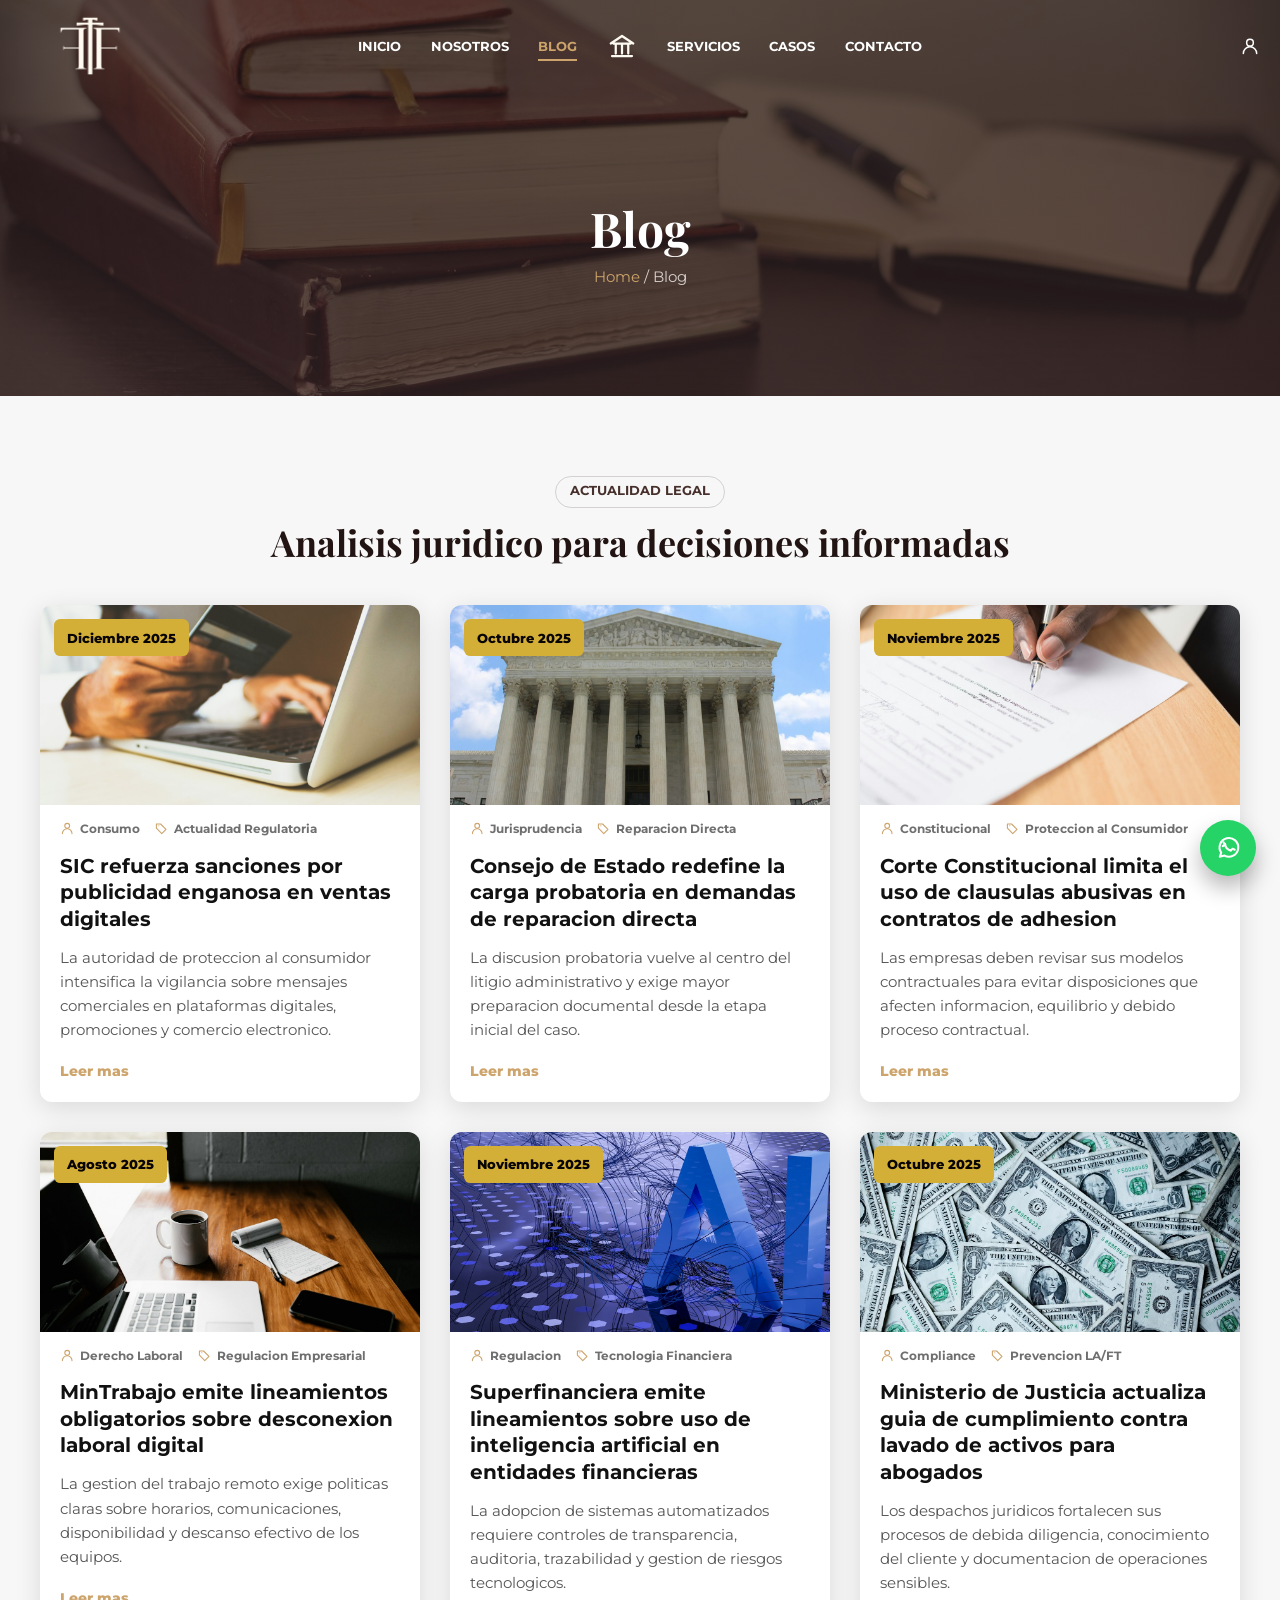
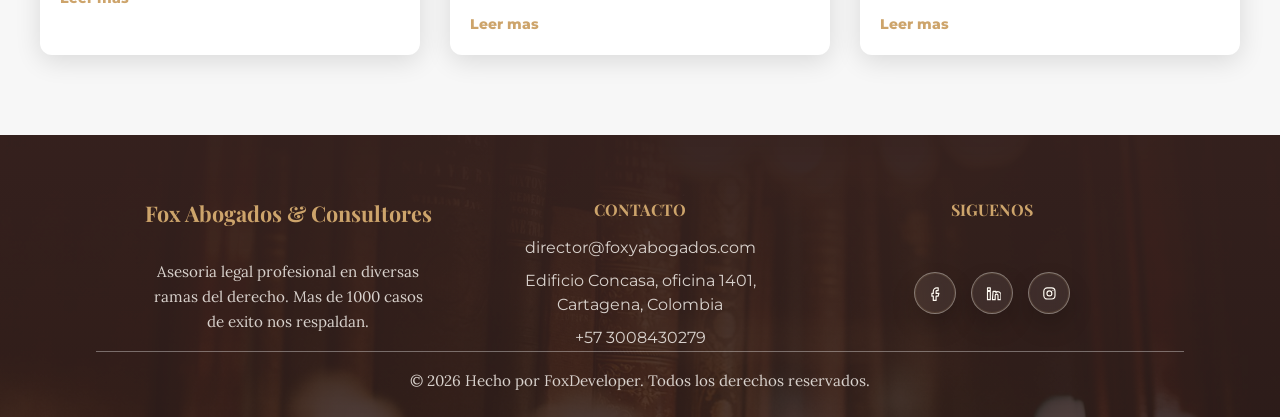
==== commit dbdd42ca: "Footer 'Hecho por FoxDeveloper' y fotos libres en todas las secciones - Footer de todas las paginas:" ====
--- a/blog.html
+++ b/blog.html
@@ -8,7 +8,7 @@
   <meta property="og:title" content="Blog | Fox Abogados & Consultores">
   <meta property="og:description" content="Actualidad legal y analisis profesional de Fox Abogados & Consultores.">
   <meta property="og:type" content="website">
-  <meta property="og:image" content="assets/img/blog.jpg">
+  <meta property="og:image" content="assets/img/page-hero-blog.jpg">
   <meta name="twitter:card" content="summary_large_image">
   <meta name="twitter:title" content="Blog | Fox Abogados & Consultores">
   <meta name="twitter:description" content="Publicaciones juridicas, regulatorias y empresariales.">
@@ -78,7 +78,7 @@
 
         <div class="BlogGrid-list">
           <article class="BlogCard RevealItem">
-            <img src="assets/img/blog1.jpg" alt="Publicacion sobre publicidad enganosa en ventas digitales">
+            <img src="assets/img/blog-publicidad.jpg" alt="Publicacion sobre publicidad enganosa en ventas digitales">
             <time class="BlogCard-date" datetime="2025-12">Diciembre 2025</time>
             <div class="BlogCard-tags">
               <span><svg class="Icon" aria-hidden="true"><use href="#icon-user"></use></svg> Consumo</span>
@@ -90,7 +90,7 @@
           </article>
 
           <article class="BlogCard RevealItem" data-reveal-delay="80">
-            <img src="assets/img/blog2.jpg" alt="Publicacion sobre reparacion directa">
+            <img src="assets/img/blog-reparacion.jpg" alt="Publicacion sobre reparacion directa">
             <time class="BlogCard-date" datetime="2025-10">Octubre 2025</time>
             <div class="BlogCard-tags">
               <span><svg class="Icon" aria-hidden="true"><use href="#icon-user"></use></svg> Jurisprudencia</span>
@@ -102,7 +102,7 @@
           </article>
 
           <article class="BlogCard RevealItem" data-reveal-delay="160">
-            <img src="assets/img/blog3.jpg" alt="Publicacion sobre contratos de adhesion">
+            <img src="assets/img/blog-contratos.jpg" alt="Publicacion sobre contratos de adhesion">
             <time class="BlogCard-date" datetime="2025-11">Noviembre 2025</time>
             <div class="BlogCard-tags">
               <span><svg class="Icon" aria-hidden="true"><use href="#icon-user"></use></svg> Constitucional</span>
@@ -114,7 +114,7 @@
           </article>
 
           <article class="BlogCard RevealItem">
-            <img src="assets/img/blog4.jpg" alt="Publicacion sobre desconexion laboral digital">
+            <img src="assets/img/blog-desconexion.jpg" alt="Publicacion sobre desconexion laboral digital">
             <time class="BlogCard-date" datetime="2025-08">Agosto 2025</time>
             <div class="BlogCard-tags">
               <span><svg class="Icon" aria-hidden="true"><use href="#icon-user"></use></svg> Derecho Laboral</span>
@@ -126,7 +126,7 @@
           </article>
 
           <article class="BlogCard RevealItem" data-reveal-delay="80">
-            <img src="assets/img/blog.jpg" alt="Publicacion sobre inteligencia artificial financiera">
+            <img src="assets/img/blog-ia.jpg" alt="Publicacion sobre inteligencia artificial financiera">
             <time class="BlogCard-date" datetime="2025-11">Noviembre 2025</time>
             <div class="BlogCard-tags">
               <span><svg class="Icon" aria-hidden="true"><use href="#icon-user"></use></svg> Regulacion</span>
@@ -138,7 +138,7 @@
           </article>
 
           <article class="BlogCard RevealItem" data-reveal-delay="160">
-            <img src="assets/img/blog1.jpg" alt="Publicacion sobre cumplimiento contra lavado de activos">
+            <img src="assets/img/blog-lavado.jpg" alt="Publicacion sobre cumplimiento contra lavado de activos">
             <time class="BlogCard-date" datetime="2025-10">Octubre 2025</time>
             <div class="BlogCard-tags">
               <span><svg class="Icon" aria-hidden="true"><use href="#icon-user"></use></svg> Compliance</span>
@@ -196,7 +196,7 @@
       </section>
     </div>
 
-    <p class="SiteFooter-copy">&copy; 2026 Fox Abogados & Consultores. Todos los derechos reservados.</p>
+    <p class="SiteFooter-copy">&copy; 2026 Hecho por FoxDeveloper. Todos los derechos reservados.</p>
   </footer>
 
   <button class="BackTop" type="button" title="Volver al inicio" aria-label="Volver al inicio" data-back-top>
--- a/assets/css/main.css
+++ b/assets/css/main.css
@@ -250,31 +250,37 @@
   padding-top: var(--header-height);
   background:
     linear-gradient(rgba(33, 20, 18, 0.72), rgba(53, 33, 30, 0.76)),
-    url("../img/page-hero-library.jpg") center / cover no-repeat;
+    url("../img/page-hero-nosotros.jpg") center / cover no-repeat;
+}
+
+.PageHero--about {
+  background:
+    linear-gradient(rgba(33, 20, 18, 0.72), rgba(53, 33, 30, 0.76)),
+    url("../img/page-hero-nosotros.jpg") center / cover no-repeat;
 }
 
 .PageHero--services {
   background:
     linear-gradient(rgba(33, 20, 18, 0.72), rgba(53, 33, 30, 0.76)),
-    url("../img/page-hero-library.jpg") center / cover no-repeat;
+    url("../img/page-hero-servicios.jpg") center / cover no-repeat;
 }
 
 .PageHero--blog {
   background:
     linear-gradient(rgba(33, 20, 18, 0.72), rgba(53, 33, 30, 0.76)),
-    url("../img/page-hero-library.jpg") center / cover no-repeat;
+    url("../img/page-hero-blog.jpg") center / cover no-repeat;
 }
 
 .PageHero--cases {
   background:
     linear-gradient(rgba(33, 20, 18, 0.72), rgba(53, 33, 30, 0.76)),
-    url("../img/page-hero-library.jpg") center / cover no-repeat;
+    url("../img/page-hero-casos.jpg") center / cover no-repeat;
 }
 
 .PageHero--contact {
   background:
     linear-gradient(rgba(33, 20, 18, 0.72), rgba(53, 33, 30, 0.76)),
-    url("../img/page-hero-library.jpg") center / cover no-repeat;
+    url("../img/page-hero-contacto-oficina.jpg") center / cover no-repeat;
 }
 
 .PageHero-overlay {
@@ -1033,6 +1039,92 @@
   color: var(--color-brown-700);
   font-size: 0.92rem;
   line-height: 1.4;
+}
+
+.TeamGrid-profileButton {
+  margin-top: 0.85rem;
+  border: 0.0625rem solid var(--color-gold-500);
+  border-radius: 999px;
+  padding: 0.45rem 1.1rem;
+  background: transparent;
+  color: var(--color-brown-900);
+  font-family: var(--font-body);
+  font-size: 0.85rem;
+  font-weight: 700;
+  cursor: pointer;
+  transition: background var(--duration-base) ease, color var(--duration-base) ease;
+}
+
+.TeamGrid-profileButton:hover,
+.TeamGrid-profileButton:focus-visible {
+  background: var(--color-gold-500);
+  color: var(--color-white);
+}
+
+/* Perfil ampliado de integrantes */
+.ProfileModal {
+  width: min(46rem, calc(100% - 2rem));
+  max-height: calc(100vh - 2rem);
+  overflow-y: auto;
+}
+
+.ProfileModal-header {
+  display: flex;
+  align-items: center;
+  gap: 1.25rem;
+  margin-bottom: 1.25rem;
+}
+
+.ProfileModal-photo {
+  flex-shrink: 0;
+  width: 6.5rem;
+  aspect-ratio: 1;
+  border-radius: 50%;
+  object-fit: cover;
+  object-position: top;
+  border: 0.1875rem solid var(--color-gold-500);
+}
+
+.ProfileModal-header .CaseModal-title {
+  margin-bottom: 0;
+}
+
+.ProfileModal-body {
+  margin-bottom: 1.5rem;
+  color: var(--color-muted);
+  font-family: var(--font-body);
+  line-height: 1.7;
+}
+
+.ProfileModal-body h3 {
+  margin: 1.5rem 0 0.5rem;
+  color: var(--color-gold-500);
+  font-family: var(--font-serif);
+  font-size: 1.15rem;
+}
+
+.ProfileModal-body p {
+  margin: 0 0 0.75rem;
+}
+
+.ProfileModal-body ul {
+  margin: 0;
+  padding-left: 1.2rem;
+}
+
+.ProfileModal-body li + li {
+  margin-top: 0.35rem;
+}
+
+@media (max-width: 36rem) {
+  .ProfileModal {
+    padding: 1.5rem 1.25rem;
+  }
+
+  .ProfileModal-header {
+    flex-direction: column;
+    align-items: flex-start;
+  }
 }
 
 .CaseStudies-grid {
@@ -3158,7 +3250,7 @@
   padding: 4rem 1.25rem 1.5rem;
   background:
     linear-gradient(rgba(53, 33, 30, 0.98), rgba(53, 33, 30, 0.84)),
-    url("../img/footer-fox.jpg") center / cover no-repeat;
+    url("../img/footer-libros.jpg") center / cover no-repeat;
   color: var(--color-muted);
   text-align: center;
 }
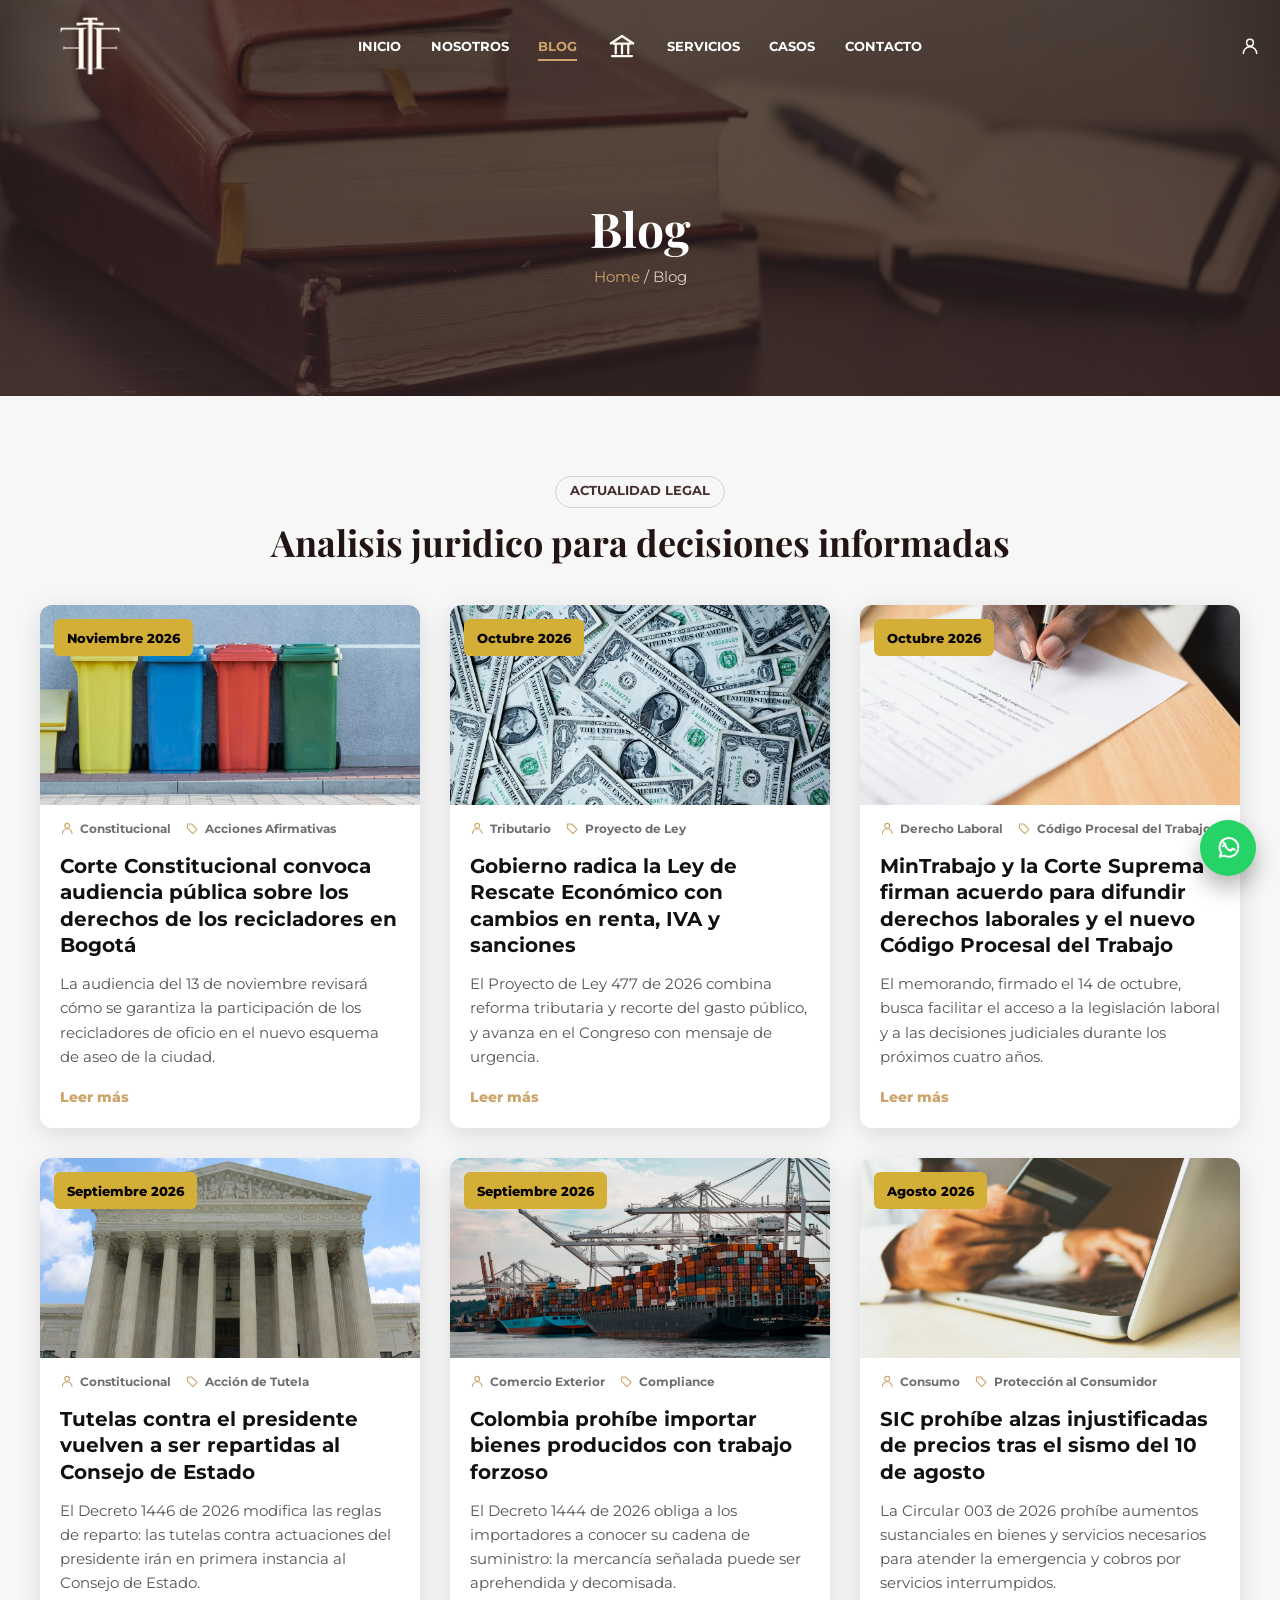
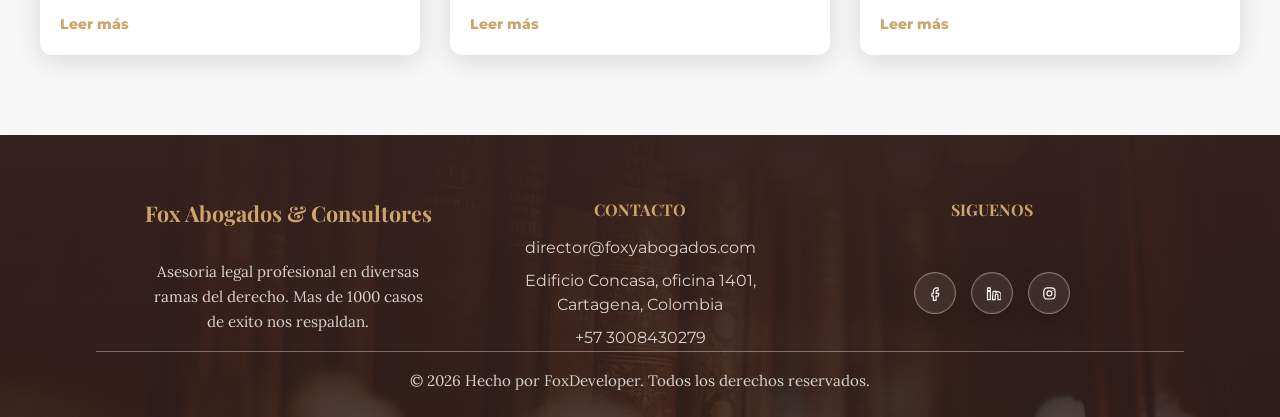
==== commit f4db9dae: "Blog: reemplazar publicaciones de 2025 por noticias de agosto a noviembre de 2026 Seis noticias juri" ====
--- a/blog.html
+++ b/blog.html
@@ -78,75 +78,75 @@
 
         <div class="BlogGrid-list">
           <article class="BlogCard RevealItem">
-            <img src="assets/img/blog-publicidad.jpg" alt="Publicacion sobre publicidad enganosa en ventas digitales">
-            <time class="BlogCard-date" datetime="2025-12">Diciembre 2025</time>
+            <img src="assets/img/blog-recicladores.jpg" alt="Canecas de reciclaje">
+            <time class="BlogCard-date" datetime="2026-11">Noviembre 2026</time>
+            <div class="BlogCard-tags">
+              <span><svg class="Icon" aria-hidden="true"><use href="#icon-user"></use></svg> Constitucional</span>
+              <span><svg class="Icon" aria-hidden="true"><use href="#icon-tag"></use></svg> Acciones Afirmativas</span>
+            </div>
+            <h3>Corte Constitucional convoca audiencia pública sobre los derechos de los recicladores en Bogotá</h3>
+            <p>La audiencia del 13 de noviembre revisará cómo se garantiza la participación de los recicladores de oficio en el nuevo esquema de aseo de la ciudad.</p>
+            <button class="BlogCard-link" type="button" data-blog-open="recicladores">Leer más</button>
+          </article>
+
+          <article class="BlogCard RevealItem" data-reveal-delay="80">
+            <img src="assets/img/blog-lavado.jpg" alt="Billetes, publicación sobre la Ley de Rescate Económico">
+            <time class="BlogCard-date" datetime="2026-10">Octubre 2026</time>
+            <div class="BlogCard-tags">
+              <span><svg class="Icon" aria-hidden="true"><use href="#icon-user"></use></svg> Tributario</span>
+              <span><svg class="Icon" aria-hidden="true"><use href="#icon-tag"></use></svg> Proyecto de Ley</span>
+            </div>
+            <h3>Gobierno radica la Ley de Rescate Económico con cambios en renta, IVA y sanciones</h3>
+            <p>El Proyecto de Ley 477 de 2026 combina reforma tributaria y recorte del gasto público, y avanza en el Congreso con mensaje de urgencia.</p>
+            <button class="BlogCard-link" type="button" data-blog-open="rescate">Leer más</button>
+          </article>
+
+          <article class="BlogCard RevealItem" data-reveal-delay="160">
+            <img src="assets/img/blog-contratos.jpg" alt="Firma de documentos, publicación sobre el acuerdo laboral">
+            <time class="BlogCard-date" datetime="2026-10">Octubre 2026</time>
+            <div class="BlogCard-tags">
+              <span><svg class="Icon" aria-hidden="true"><use href="#icon-user"></use></svg> Derecho Laboral</span>
+              <span><svg class="Icon" aria-hidden="true"><use href="#icon-tag"></use></svg> Código Procesal del Trabajo</span>
+            </div>
+            <h3>MinTrabajo y la Corte Suprema firman acuerdo para difundir derechos laborales y el nuevo Código Procesal del Trabajo</h3>
+            <p>El memorando, firmado el 14 de octubre, busca facilitar el acceso a la legislación laboral y a las decisiones judiciales durante los próximos cuatro años.</p>
+            <button class="BlogCard-link" type="button" data-blog-open="laboral">Leer más</button>
+          </article>
+
+          <article class="BlogCard RevealItem">
+            <img src="assets/img/blog-reparacion.jpg" alt="Edificio de una alta corte, publicación sobre tutelas contra el presidente">
+            <time class="BlogCard-date" datetime="2026-09">Septiembre 2026</time>
+            <div class="BlogCard-tags">
+              <span><svg class="Icon" aria-hidden="true"><use href="#icon-user"></use></svg> Constitucional</span>
+              <span><svg class="Icon" aria-hidden="true"><use href="#icon-tag"></use></svg> Acción de Tutela</span>
+            </div>
+            <h3>Tutelas contra el presidente vuelven a ser repartidas al Consejo de Estado</h3>
+            <p>El Decreto 1446 de 2026 modifica las reglas de reparto: las tutelas contra actuaciones del presidente irán en primera instancia al Consejo de Estado.</p>
+            <button class="BlogCard-link" type="button" data-blog-open="tutelas">Leer más</button>
+          </article>
+
+          <article class="BlogCard RevealItem" data-reveal-delay="80">
+            <img src="assets/img/blog-comercio-exterior.jpg" alt="Buque de contenedores en un puerto">
+            <time class="BlogCard-date" datetime="2026-09">Septiembre 2026</time>
+            <div class="BlogCard-tags">
+              <span><svg class="Icon" aria-hidden="true"><use href="#icon-user"></use></svg> Comercio Exterior</span>
+              <span><svg class="Icon" aria-hidden="true"><use href="#icon-tag"></use></svg> Compliance</span>
+            </div>
+            <h3>Colombia prohíbe importar bienes producidos con trabajo forzoso</h3>
+            <p>El Decreto 1444 de 2026 obliga a los importadores a conocer su cadena de suministro: la mercancía señalada puede ser aprehendida y decomisada.</p>
+            <button class="BlogCard-link" type="button" data-blog-open="trabajoforzoso">Leer más</button>
+          </article>
+
+          <article class="BlogCard RevealItem" data-reveal-delay="160">
+            <img src="assets/img/blog-publicidad.jpg" alt="Compra con tarjeta, publicación sobre precios tras el sismo">
+            <time class="BlogCard-date" datetime="2026-08">Agosto 2026</time>
             <div class="BlogCard-tags">
               <span><svg class="Icon" aria-hidden="true"><use href="#icon-user"></use></svg> Consumo</span>
-              <span><svg class="Icon" aria-hidden="true"><use href="#icon-tag"></use></svg> Actualidad Regulatoria</span>
-            </div>
-            <h3>SIC refuerza sanciones por publicidad enganosa en ventas digitales</h3>
-            <p>La autoridad de proteccion al consumidor intensifica la vigilancia sobre mensajes comerciales en plataformas digitales, promociones y comercio electronico.</p>
-            <button class="BlogCard-link" type="button" data-blog-open="publicidad">Leer mas</button>
-          </article>
-
-          <article class="BlogCard RevealItem" data-reveal-delay="80">
-            <img src="assets/img/blog-reparacion.jpg" alt="Publicacion sobre reparacion directa">
-            <time class="BlogCard-date" datetime="2025-10">Octubre 2025</time>
-            <div class="BlogCard-tags">
-              <span><svg class="Icon" aria-hidden="true"><use href="#icon-user"></use></svg> Jurisprudencia</span>
-              <span><svg class="Icon" aria-hidden="true"><use href="#icon-tag"></use></svg> Reparacion Directa</span>
-            </div>
-            <h3>Consejo de Estado redefine la carga probatoria en demandas de reparacion directa</h3>
-            <p>La discusion probatoria vuelve al centro del litigio administrativo y exige mayor preparacion documental desde la etapa inicial del caso.</p>
-            <button class="BlogCard-link" type="button" data-blog-open="reparacion">Leer mas</button>
-          </article>
-
-          <article class="BlogCard RevealItem" data-reveal-delay="160">
-            <img src="assets/img/blog-contratos.jpg" alt="Publicacion sobre contratos de adhesion">
-            <time class="BlogCard-date" datetime="2025-11">Noviembre 2025</time>
-            <div class="BlogCard-tags">
-              <span><svg class="Icon" aria-hidden="true"><use href="#icon-user"></use></svg> Constitucional</span>
-              <span><svg class="Icon" aria-hidden="true"><use href="#icon-tag"></use></svg> Proteccion al Consumidor</span>
-            </div>
-            <h3>Corte Constitucional limita el uso de clausulas abusivas en contratos de adhesion</h3>
-            <p>Las empresas deben revisar sus modelos contractuales para evitar disposiciones que afecten informacion, equilibrio y debido proceso contractual.</p>
-            <button class="BlogCard-link" type="button" data-blog-open="clausulas">Leer mas</button>
-          </article>
-
-          <article class="BlogCard RevealItem">
-            <img src="assets/img/blog-desconexion.jpg" alt="Publicacion sobre desconexion laboral digital">
-            <time class="BlogCard-date" datetime="2025-08">Agosto 2025</time>
-            <div class="BlogCard-tags">
-              <span><svg class="Icon" aria-hidden="true"><use href="#icon-user"></use></svg> Derecho Laboral</span>
-              <span><svg class="Icon" aria-hidden="true"><use href="#icon-tag"></use></svg> Regulacion Empresarial</span>
-            </div>
-            <h3>MinTrabajo emite lineamientos obligatorios sobre desconexion laboral digital</h3>
-            <p>La gestion del trabajo remoto exige politicas claras sobre horarios, comunicaciones, disponibilidad y descanso efectivo de los equipos.</p>
-            <button class="BlogCard-link" type="button" data-blog-open="desconexion">Leer mas</button>
-          </article>
-
-          <article class="BlogCard RevealItem" data-reveal-delay="80">
-            <img src="assets/img/blog-ia.jpg" alt="Publicacion sobre inteligencia artificial financiera">
-            <time class="BlogCard-date" datetime="2025-11">Noviembre 2025</time>
-            <div class="BlogCard-tags">
-              <span><svg class="Icon" aria-hidden="true"><use href="#icon-user"></use></svg> Regulacion</span>
-              <span><svg class="Icon" aria-hidden="true"><use href="#icon-tag"></use></svg> Tecnologia Financiera</span>
-            </div>
-            <h3>Superfinanciera emite lineamientos sobre uso de inteligencia artificial en entidades financieras</h3>
-            <p>La adopcion de sistemas automatizados requiere controles de transparencia, auditoria, trazabilidad y gestion de riesgos tecnologicos.</p>
-            <button class="BlogCard-link" type="button" data-blog-open="ia">Leer mas</button>
-          </article>
-
-          <article class="BlogCard RevealItem" data-reveal-delay="160">
-            <img src="assets/img/blog-lavado.jpg" alt="Publicacion sobre cumplimiento contra lavado de activos">
-            <time class="BlogCard-date" datetime="2025-10">Octubre 2025</time>
-            <div class="BlogCard-tags">
-              <span><svg class="Icon" aria-hidden="true"><use href="#icon-user"></use></svg> Compliance</span>
-              <span><svg class="Icon" aria-hidden="true"><use href="#icon-tag"></use></svg> Prevencion LA/FT</span>
-            </div>
-            <h3>Ministerio de Justicia actualiza guia de cumplimiento contra lavado de activos para abogados</h3>
-            <p>Los despachos juridicos fortalecen sus procesos de debida diligencia, conocimiento del cliente y documentacion de operaciones sensibles.</p>
-            <button class="BlogCard-link" type="button" data-blog-open="compliance">Leer mas</button>
+              <span><svg class="Icon" aria-hidden="true"><use href="#icon-tag"></use></svg> Protección al Consumidor</span>
+            </div>
+            <h3>SIC prohíbe alzas injustificadas de precios tras el sismo del 10 de agosto</h3>
+            <p>La Circular 003 de 2026 prohíbe aumentos sustanciales en bienes y servicios necesarios para atender la emergencia y cobros por servicios interrumpidos.</p>
+            <button class="BlogCard-link" type="button" data-blog-open="sismo">Leer más</button>
           </article>
         </div>
       </div>
